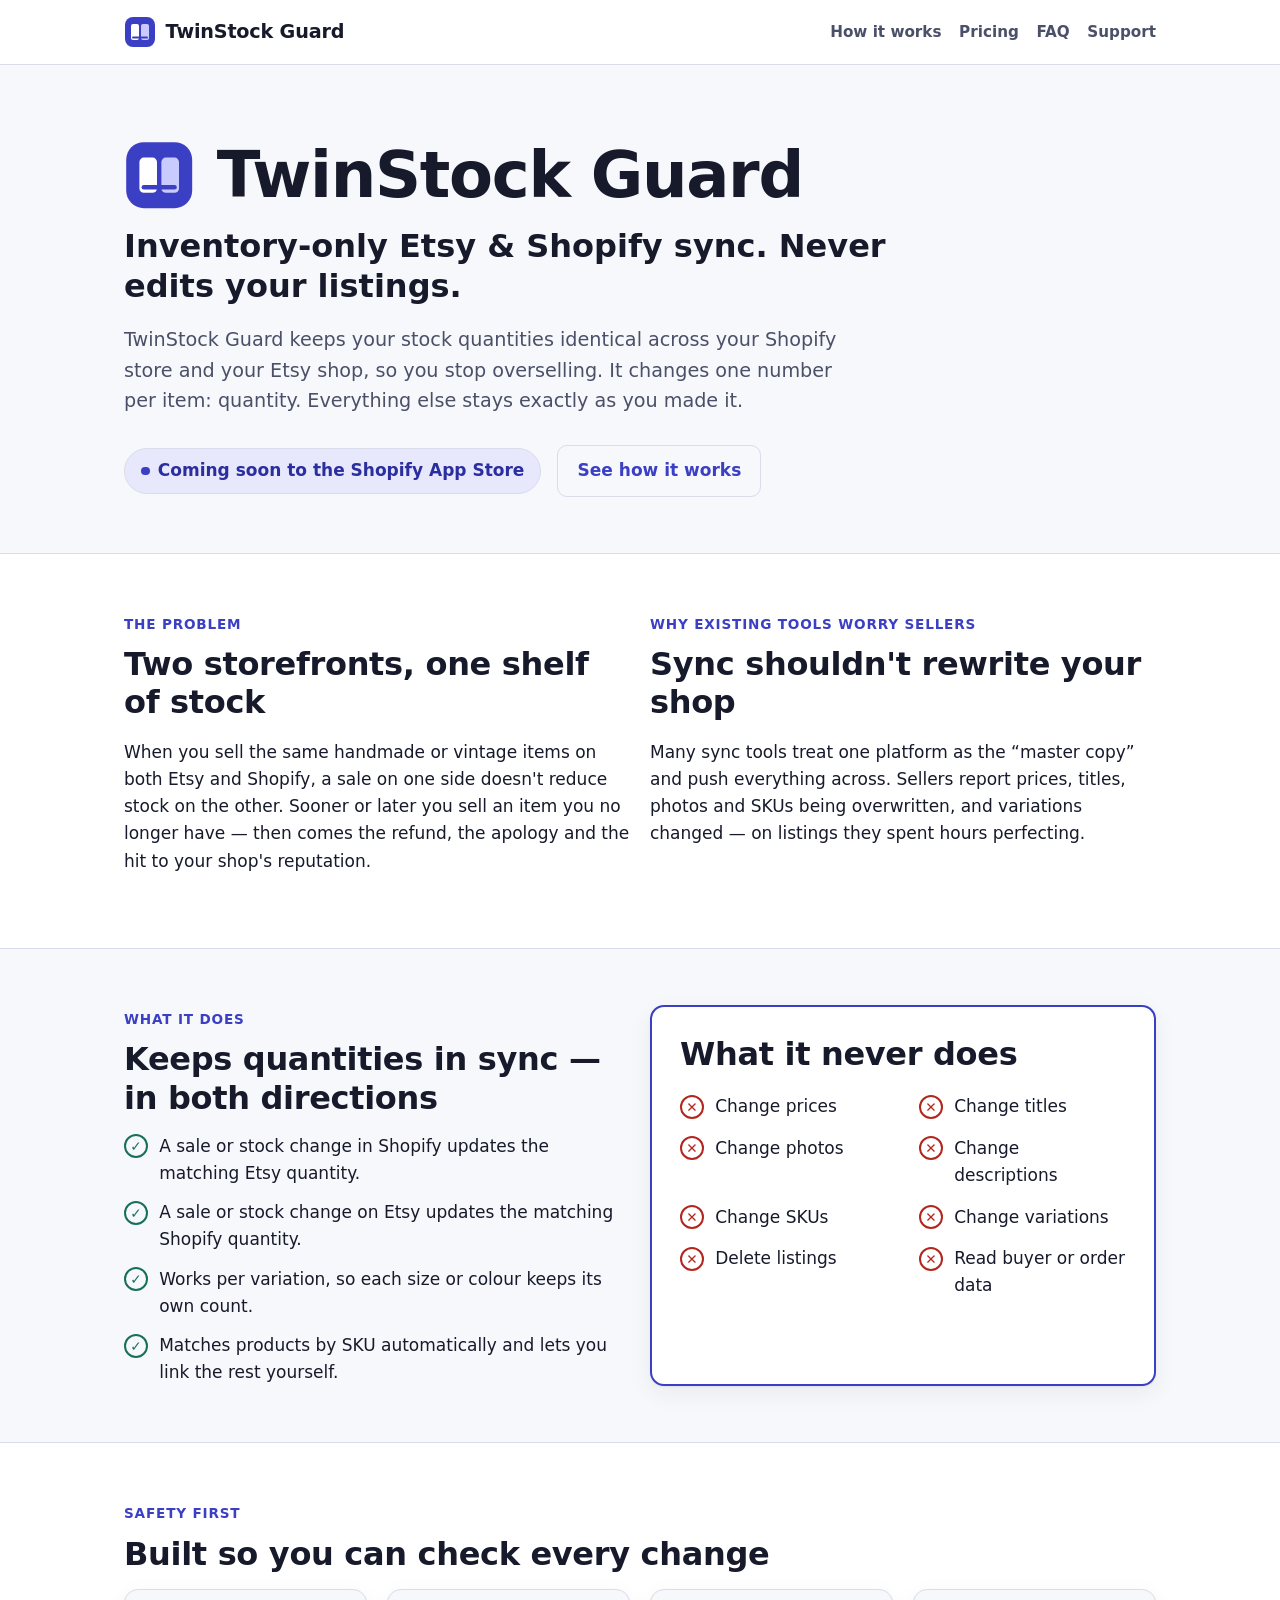
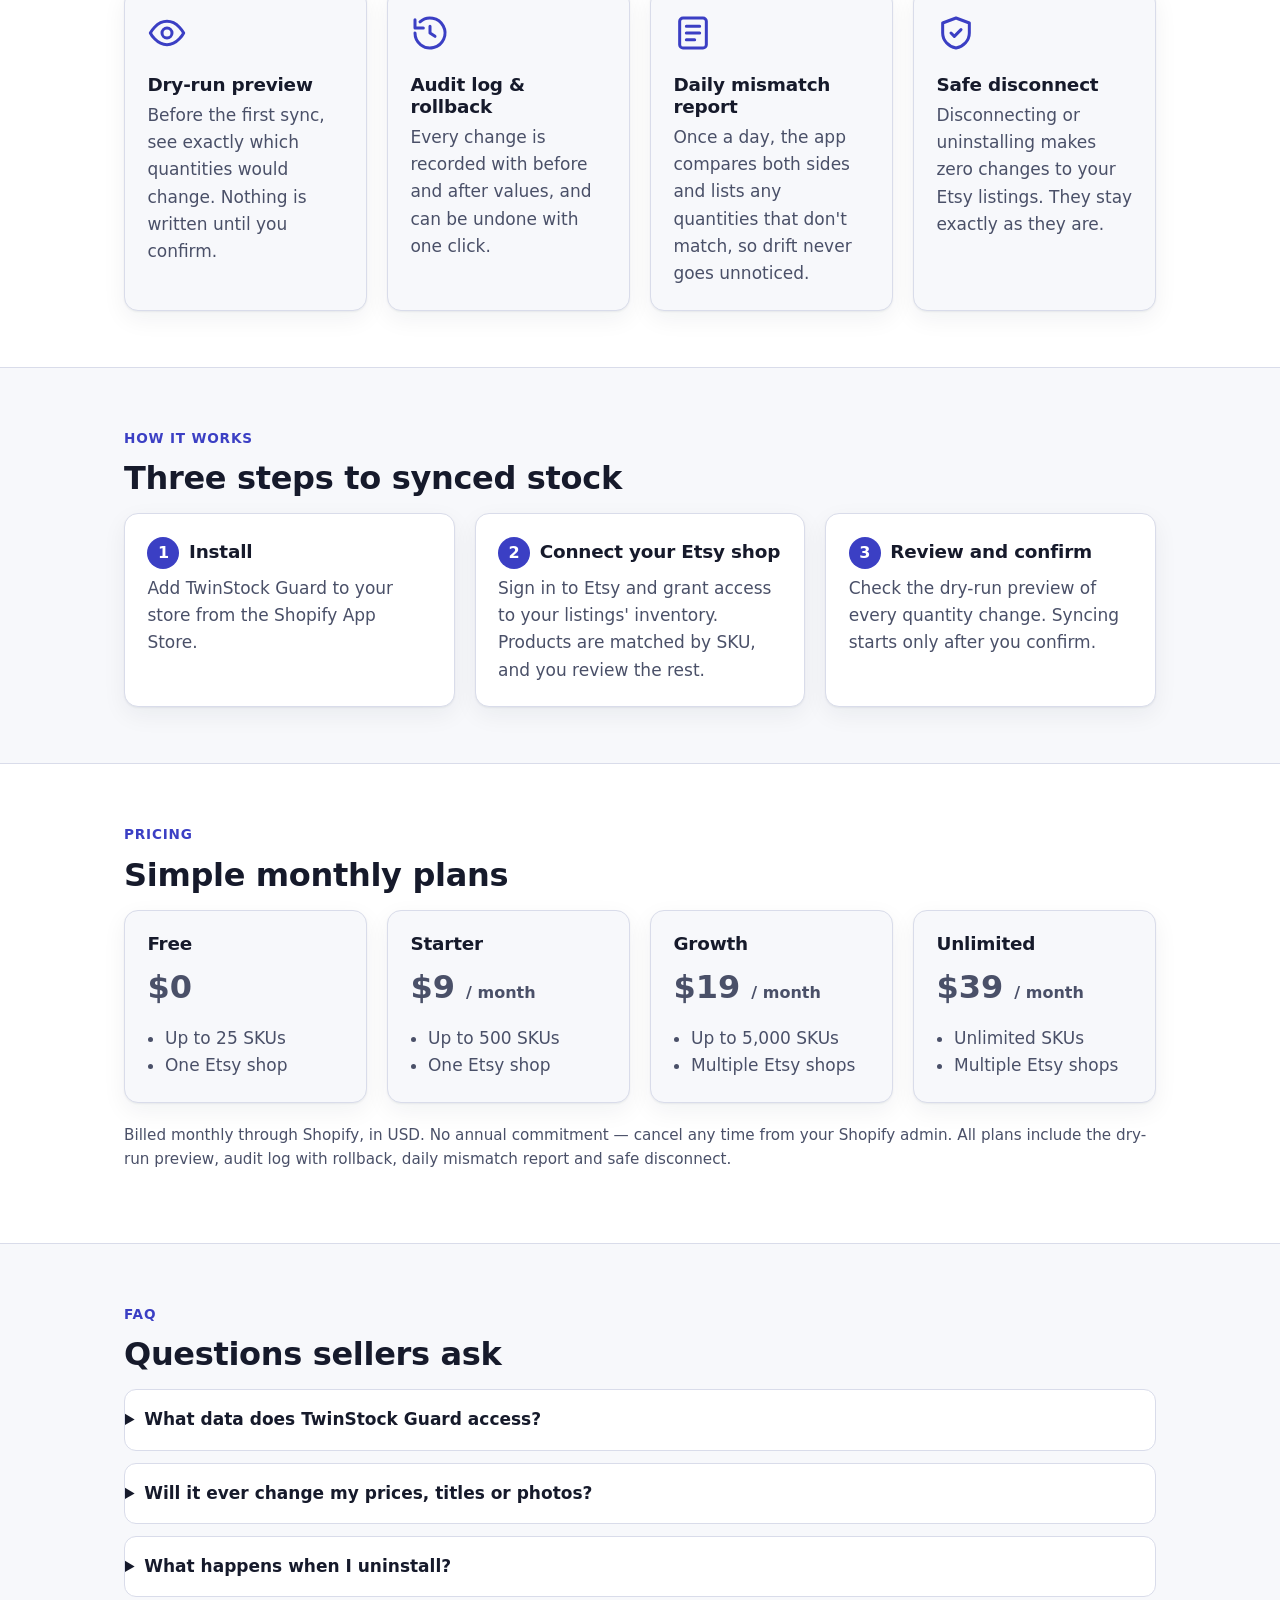
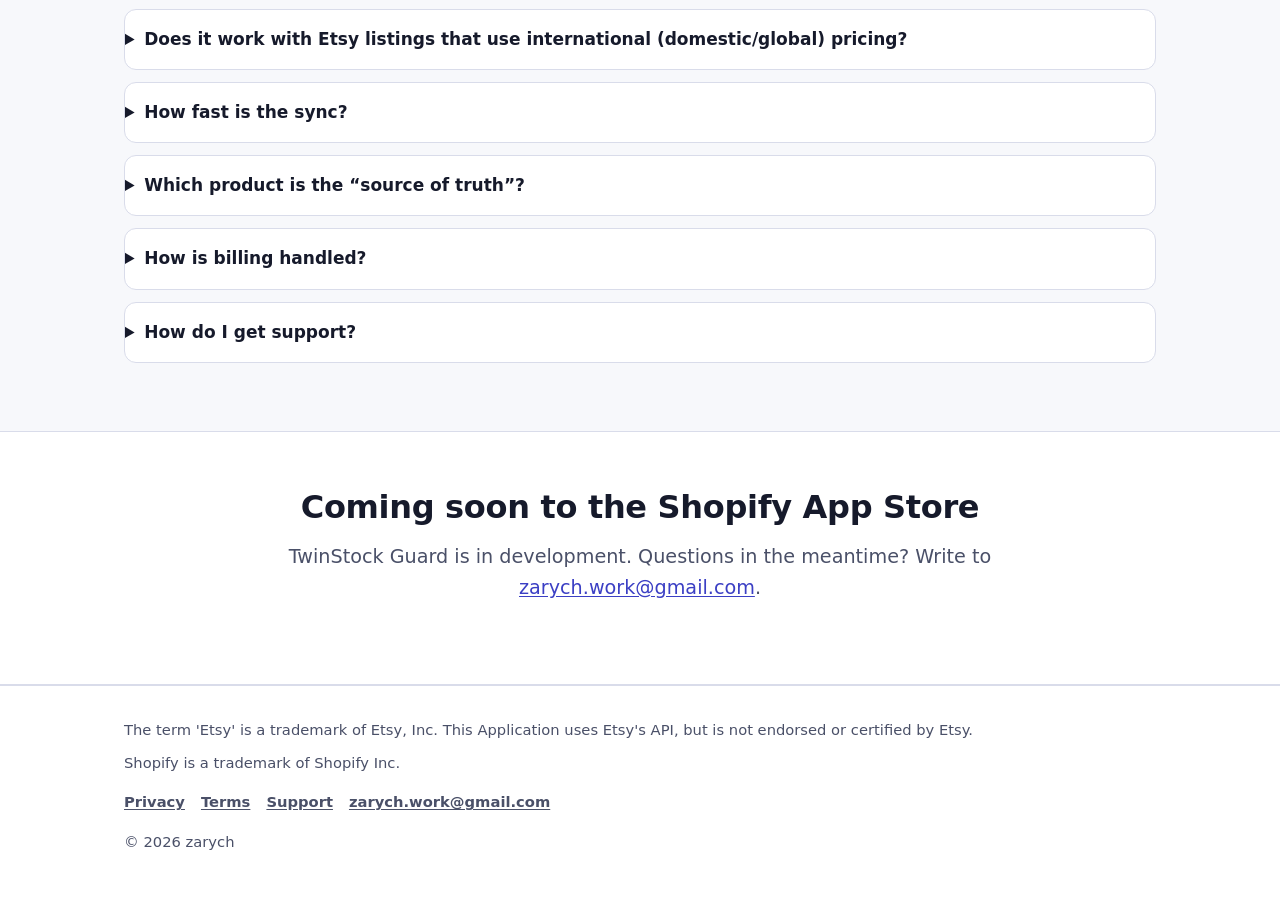
==== index.html @ 45de6aed "Add TwinStock Guard marketing and legal site Static HTML/CSS site for GitHub Pages: landing, privacy" ====
<!doctype html>
<html lang="en">
<head>
  <meta charset="utf-8">
  <meta name="viewport" content="width=device-width, initial-scale=1">
  <meta http-equiv="Content-Security-Policy" content="default-src 'none'; style-src 'self'; img-src 'self'; base-uri 'none'; form-action 'none'">
  <meta name="referrer" content="strict-origin-when-cross-origin">
  <title>TwinStock Guard — Inventory-only stock sync for Shopify and Etsy</title>
  <meta name="description" content="TwinStock Guard keeps stock quantities in sync between Shopify and Etsy in both directions — and never edits your prices, titles, photos, descriptions, SKUs or variations.">
  <link rel="canonical" href="https://zarych.github.io/twinstock-guard-site/">
  <meta name="theme-color" content="#3b3fc4">
  <link rel="icon" href="favicon.svg" type="image/svg+xml">
  <link rel="apple-touch-icon" href="assets/apple-touch-icon.png">
  <meta property="og:type" content="website">
  <meta property="og:site_name" content="TwinStock Guard">
  <meta property="og:title" content="TwinStock Guard — Inventory-only stock sync. Never edits your listings.">
  <meta property="og:description" content="Keeps stock quantities in sync between Shopify and Etsy in both directions. Never changes prices, titles, photos, descriptions, SKUs or variations.">
  <meta property="og:url" content="https://zarych.github.io/twinstock-guard-site/">
  <meta property="og:image" content="https://zarych.github.io/twinstock-guard-site/assets/og-image.png">
  <meta property="og:image:width" content="1200">
  <meta property="og:image:height" content="630">
  <meta property="og:image:alt" content="TwinStock Guard logo and the tagline: inventory-only stock sync that never edits your listings.">
  <meta name="twitter:card" content="summary_large_image">
  <link rel="stylesheet" href="assets/style.css">
</head>
<body>
  <a class="skip-link" href="#main">Skip to content</a>

  <header class="site-header">
    <div class="container">
      <a class="brand" href="./" aria-label="TwinStock Guard home">
        <svg viewBox="0 0 32 32" aria-hidden="true" focusable="false"><rect x="1" y="1" width="30" height="30" rx="8" fill="#3b3fc4"/><rect x="7" y="8" width="8" height="16" rx="2" fill="#ffffff"/><rect x="17" y="8" width="8" height="16" rx="2" fill="#c9cbff"/><path d="M9 21.5h14" stroke="#3b3fc4" stroke-width="2" stroke-linecap="round"/></svg>
        TwinStock Guard
      </a>
      <nav class="site-nav" aria-label="Main">
        <ul>
          <li><a href="#how-it-works">How it works</a></li>
          <li><a href="#pricing">Pricing</a></li>
          <li><a href="#faq">FAQ</a></li>
          <li><a href="support/">Support</a></li>
        </ul>
      </nav>
    </div>
  </header>

  <main id="main">
    <section class="hero">
      <div class="container">
        <h1 class="hero-brand">
          <svg viewBox="0 0 32 32" aria-hidden="true" focusable="false"><rect x="1" y="1" width="30" height="30" rx="8" fill="#3b3fc4"/><rect x="7" y="8" width="8" height="16" rx="2" fill="#ffffff"/><rect x="17" y="8" width="8" height="16" rx="2" fill="#c9cbff"/><path d="M9 21.5h14" stroke="#3b3fc4" stroke-width="2" stroke-linecap="round"/></svg>
          TwinStock Guard
        </h1>
        <p class="hero-tagline">Inventory-only Etsy &amp; Shopify sync. Never edits your listings.</p>
        <p class="lead">TwinStock Guard keeps your stock quantities identical across your Shopify store and your Etsy shop, so you stop overselling. It changes one number per item: quantity. Everything else stays exactly as you made it.</p>
        <div class="hero-actions">
          <span class="badge">Coming soon to the Shopify App Store</span>
          <a class="button button-ghost" href="#how-it-works">See how it works</a>
        </div>
      </div>
    </section>

    <section class="section-alt" aria-labelledby="problem-title">
      <div class="container">
        <div class="grid grid-2">
          <div>
            <span class="eyebrow">The problem</span>
            <h2 id="problem-title">Two storefronts, one shelf of stock</h2>
            <p>When you sell the same handmade or vintage items on both Etsy and Shopify, a sale on one side doesn't reduce stock on the other. Sooner or later you sell an item you no longer have — then comes the refund, the apology and the hit to your shop's reputation.</p>
          </div>
          <div>
            <span class="eyebrow">Why existing tools worry sellers</span>
            <h2>Sync shouldn't rewrite your shop</h2>
            <p>Many sync tools treat one platform as the “master copy” and push everything across. Sellers report prices, titles, photos and SKUs being overwritten, and variations changed — on listings they spent hours perfecting.</p>
          </div>
        </div>
      </div>
    </section>

    <section aria-labelledby="does-title">
      <div class="container">
        <div class="grid grid-2">
          <div>
            <span class="eyebrow">What it does</span>
            <h2 id="does-title">Keeps quantities in sync — in both directions</h2>
            <ul class="check-list">
              <li>A sale or stock change in Shopify updates the matching Etsy quantity.</li>
              <li>A sale or stock change on Etsy updates the matching Shopify quantity.</li>
              <li>Works per variation, so each size or colour keeps its own count.</li>
              <li>Matches products by SKU automatically and lets you link the rest yourself.</li>
            </ul>
          </div>
          <div class="never-panel">
            <h2>What it never does</h2>
            <ul class="never-list">
              <li>Change prices</li>
              <li>Change titles</li>
              <li>Change photos</li>
              <li>Change descriptions</li>
              <li>Change SKUs</li>
              <li>Change variations</li>
              <li>Delete listings</li>
              <li>Read buyer or order data</li>
            </ul>
          </div>
        </div>
      </div>
    </section>

    <section class="section-alt" aria-labelledby="safety-title">
      <div class="container">
        <span class="eyebrow">Safety first</span>
        <h2 id="safety-title">Built so you can check every change</h2>
        <div class="grid grid-4">
          <div class="card">
            <svg class="icon" viewBox="0 0 24 24" fill="none" stroke="currentColor" stroke-width="1.8" stroke-linecap="round" stroke-linejoin="round" aria-hidden="true" focusable="false"><path d="M2 12s3.5-7 10-7 10 7 10 7-3.5 7-10 7S2 12 2 12z"/><circle cx="12" cy="12" r="3"/></svg>
            <h3>Dry-run preview</h3>
            <p>Before the first sync, see exactly which quantities would change. Nothing is written until you confirm.</p>
          </div>
          <div class="card">
            <svg class="icon" viewBox="0 0 24 24" fill="none" stroke="currentColor" stroke-width="1.8" stroke-linecap="round" stroke-linejoin="round" aria-hidden="true" focusable="false"><path d="M3 12a9 9 0 1 0 3-6.7"/><path d="M3 4v5h5"/><path d="M12 8v4l3 2"/></svg>
            <h3>Audit log &amp; rollback</h3>
            <p>Every change is recorded with before and after values, and can be undone with one click.</p>
          </div>
          <div class="card">
            <svg class="icon" viewBox="0 0 24 24" fill="none" stroke="currentColor" stroke-width="1.8" stroke-linecap="round" stroke-linejoin="round" aria-hidden="true" focusable="false"><rect x="4" y="3" width="16" height="18" rx="2"/><path d="M8 8h8M8 12h8M8 16h5"/></svg>
            <h3>Daily mismatch report</h3>
            <p>Once a day, the app compares both sides and lists any quantities that don't match, so drift never goes unnoticed.</p>
          </div>
          <div class="card">
            <svg class="icon" viewBox="0 0 24 24" fill="none" stroke="currentColor" stroke-width="1.8" stroke-linecap="round" stroke-linejoin="round" aria-hidden="true" focusable="false"><path d="M12 3l8 3v6c0 4.5-3.4 8-8 9-4.6-1-8-4.5-8-9V6l8-3z"/><path d="M9 12l2 2 4-4"/></svg>
            <h3>Safe disconnect</h3>
            <p>Disconnecting or uninstalling makes zero changes to your Etsy listings. They stay exactly as they are.</p>
          </div>
        </div>
      </div>
    </section>

    <section id="how-it-works" aria-labelledby="how-title">
      <div class="container">
        <span class="eyebrow">How it works</span>
        <h2 id="how-title">Three steps to synced stock</h2>
        <ol class="steps grid grid-3">
          <li class="card">
            <h3>Install</h3>
            <p>Add TwinStock Guard to your store from the Shopify App Store.</p>
          </li>
          <li class="card">
            <h3>Connect your Etsy shop</h3>
            <p>Sign in to Etsy and grant access to your listings' inventory. Products are matched by SKU, and you review the rest.</p>
          </li>
          <li class="card">
            <h3>Review and confirm</h3>
            <p>Check the dry-run preview of every quantity change. Syncing starts only after you confirm.</p>
          </li>
        </ol>
      </div>
    </section>

    <section id="pricing" class="section-alt" aria-labelledby="pricing-title">
      <div class="container">
        <span class="eyebrow">Pricing</span>
        <h2 id="pricing-title">Simple monthly plans</h2>
        <div class="grid grid-4">
          <div class="plan">
            <div class="card">
              <h3>Free</h3>
              <p class="price">$0</p>
              <ul>
                <li>Up to 25 SKUs</li>
                <li>One Etsy shop</li>
              </ul>
            </div>
          </div>
          <div class="plan">
            <div class="card">
              <h3>Starter</h3>
              <p class="price">$9 <small>/ month</small></p>
              <ul>
                <li>Up to 500 SKUs</li>
                <li>One Etsy shop</li>
              </ul>
            </div>
          </div>
          <div class="plan">
            <div class="card">
              <h3>Growth</h3>
              <p class="price">$19 <small>/ month</small></p>
              <ul>
                <li>Up to 5,000 SKUs</li>
                <li>Multiple Etsy shops</li>
              </ul>
            </div>
          </div>
          <div class="plan">
            <div class="card">
              <h3>Unlimited</h3>
              <p class="price">$39 <small>/ month</small></p>
              <ul>
                <li>Unlimited SKUs</li>
                <li>Multiple Etsy shops</li>
              </ul>
            </div>
          </div>
        </div>
        <p class="note">Billed monthly through Shopify, in USD. No annual commitment — cancel any time from your Shopify admin. All plans include the dry-run preview, audit log with rollback, daily mismatch report and safe disconnect.</p>
      </div>
    </section>

    <section id="faq" aria-labelledby="faq-title">
      <div class="container">
        <span class="eyebrow">FAQ</span>
        <h2 id="faq-title">Questions sellers ask</h2>
        <div class="faq">
          <details>
            <summary>What data does TwinStock Guard access?</summary>
            <div>
              <p>From Shopify: your products, variants and inventory levels. From Etsy (through Etsy's official sign-in): your listings and their inventory. That's all the app needs to match items and keep quantities equal.</p>
              <p>It does not request access to orders, receipts, transactions or customers, and it never reads buyer names, addresses or emails. See the <a href="privacy/">Privacy Policy</a> for details.</p>
            </div>
          </details>
          <details>
            <summary>Will it ever change my prices, titles or photos?</summary>
            <div>
              <p>No. The only value TwinStock Guard writes is the stock quantity. Prices, titles, photos, descriptions, SKUs and variations are left untouched, and every quantity change is logged so you can verify it and undo it.</p>
            </div>
          </details>
          <details>
            <summary>What happens when I uninstall?</summary>
            <div>
              <p>Syncing stops immediately, and the app makes no changes to your Etsy listings — nothing is deleted or deactivated. Your stored data, including Etsy access tokens, is deleted as described in the <a href="privacy/">Privacy Policy</a>. Paid plans are cancelled through Shopify.</p>
            </div>
          </details>
          <details>
            <summary>Does it work with Etsy listings that use international (domestic/global) pricing?</summary>
            <div>
              <p>Safety comes first. If the app can't update a listing's quantity while guaranteeing that every other field — including its prices — stays exactly the same, it marks that listing as “unsupported”, shows it to you, and doesn't write to it. You'll always see which listings are and aren't being synced.</p>
            </div>
          </details>
          <details>
            <summary>How fast is the sync?</summary>
            <div>
              <p>Shopify changes are sent to Etsy shortly after Shopify reports them, usually within a minute or two. Etsy stock is checked every few minutes and changes are applied to Shopify on the next check. The daily mismatch report catches anything that slipped through.</p>
            </div>
          </details>
          <details>
            <summary>Which product is the “source of truth”?</summary>
            <div>
              <p>Neither side overwrites the other. The app applies stock changes from each side to the other, so a sale anywhere reduces your stock everywhere. On first setup, the dry-run preview shows you any existing differences before anything is changed.</p>
            </div>
          </details>
          <details>
            <summary>How is billing handled?</summary>
            <div>
              <p>All plans are billed monthly through your Shopify invoice. You can change or cancel your plan in your Shopify admin at any time. See the <a href="terms/">Terms of Service</a>.</p>
            </div>
          </details>
          <details>
            <summary>How do I get support?</summary>
            <div>
              <p>Email <a class="email" href="mailto:zarych.work@gmail.com">zarych.work@gmail.com</a>. We reply within 1 business day. The <a href="support/">Support page</a> also has troubleshooting tips.</p>
            </div>
          </details>
        </div>
      </div>
    </section>

    <section class="section-alt cta" aria-labelledby="cta-title">
      <div class="container">
        <h2 id="cta-title">Coming soon to the Shopify App Store</h2>
        <p class="lead">TwinStock Guard is in development. Questions in the meantime? Write to <a class="email" href="mailto:zarych.work@gmail.com">zarych.work@gmail.com</a>.</p>
      </div>
    </section>
  </main>

  <footer class="site-footer">
    <div class="container">
      <p>The term 'Etsy' is a trademark of Etsy, Inc. This Application uses Etsy's API, but is not endorsed or certified by Etsy.</p>
      <p>Shopify is a trademark of Shopify Inc.</p>
      <ul class="footer-links">
        <li><a href="privacy/">Privacy</a></li>
        <li><a href="terms/">Terms</a></li>
        <li><a href="support/">Support</a></li>
        <li><a class="email" href="mailto:zarych.work@gmail.com">zarych.work@gmail.com</a></li>
      </ul>
      <p>© 2026 zarych</p>
    </div>
  </footer>
</body>
</html>
---- assets/style.css ----
/* TwinStock Guard — site styles. No external fonts or assets. */

:root {
  --bg: #f7f8fb;
  --surface: #ffffff;
  --surface-2: #eef0f7;
  --text: #161a2b;
  --muted: #4a5068;
  --border: #d9dcea;
  --brand: #3b3fc4;
  --brand-strong: #2b2e9e;
  --brand-soft: #e7e8fb;
  --on-brand: #ffffff;
  --ok: #17705a;
  --no: #b3261e;
  --focus: #6e72ff;
  --shadow: 0 1px 2px rgb(22 26 43 / 6%), 0 8px 24px rgb(22 26 43 / 6%);
  --radius: 14px;
  --max: 1080px;
  color-scheme: light;
}

@media (prefers-color-scheme: dark) {
  :root {
    --bg: #0e1020;
    --surface: #161a2e;
    --surface-2: #1d2238;
    --text: #eceefa;
    --muted: #b0b5cf;
    --border: #2c3250;
    --brand: #9a9dff;
    --brand-strong: #b9bbff;
    --brand-soft: #23264a;
    --on-brand: #0e1020;
    --ok: #5fd0ae;
    --no: #ff8a80;
    --focus: #b9bbff;
    --shadow: 0 1px 2px rgb(0 0 0 / 30%), 0 8px 24px rgb(0 0 0 / 25%);
    color-scheme: dark;
  }
}

*,
*::before,
*::after {
  box-sizing: border-box;
}

html {
  -webkit-text-size-adjust: 100%;
  text-size-adjust: 100%;
}

body {
  margin: 0;
  background: var(--bg);
  color: var(--text);
  font-family: system-ui, -apple-system, "Segoe UI", Roboto, "Helvetica Neue", Arial, sans-serif;
  font-size: 1.0625rem;
  line-height: 1.6;
}

img,
svg {
  max-width: 100%;
}

a {
  color: var(--brand);
  text-underline-offset: 2px;
}

a:hover {
  color: var(--brand-strong);
}

:focus-visible {
  outline: 3px solid var(--focus);
  outline-offset: 2px;
  border-radius: 4px;
}

h1,
h2,
h3 {
  line-height: 1.2;
  letter-spacing: -0.01em;
}

h1 {
  font-size: clamp(2rem, 5vw, 3.1rem);
  margin: 0 0 1rem;
}

h2 {
  font-size: clamp(1.5rem, 3.2vw, 2rem);
  margin: 0 0 1rem;
}

h3 {
  font-size: 1.15rem;
  margin: 0 0 0.4rem;
}

.container {
  width: 100%;
  max-width: var(--max);
  margin: 0 auto;
  padding: 0 16px;
}

@media (min-width: 640px) {
  .container {
    padding: 0 24px;
  }
}

.skip-link {
  position: absolute;
  left: -9999px;
  top: 0;
  background: var(--surface);
  padding: 0.5rem 1rem;
  z-index: 10;
}

.skip-link:focus {
  left: 16px;
}

/* Header */
.site-header {
  border-bottom: 1px solid var(--border);
  background: var(--surface);
}

.site-header .container {
  display: flex;
  align-items: center;
  justify-content: space-between;
  gap: 1rem;
  min-height: 64px;
  flex-wrap: wrap;
}

.brand {
  display: inline-flex;
  align-items: center;
  gap: 0.6rem;
  font-weight: 800;
  font-size: 1.2rem;
  color: var(--text);
  text-decoration: none;
  letter-spacing: -0.01em;
}

.brand:hover {
  color: var(--text);
}

.brand svg {
  width: 32px;
  height: 32px;
  flex: none;
}

.site-nav ul {
  display: flex;
  gap: 0.25rem 1.1rem;
  list-style: none;
  margin: 0;
  padding: 0;
  flex-wrap: wrap;
}

.site-nav a {
  color: var(--muted);
  text-decoration: none;
  font-weight: 600;
  font-size: 0.95rem;
}

.site-nav a:hover,
.site-nav a[aria-current="page"] {
  color: var(--brand);
}

/* Sections */
section {
  padding: 3.5rem 0;
}

.section-alt {
  background: var(--surface);
  border-top: 1px solid var(--border);
  border-bottom: 1px solid var(--border);
}

.lead {
  font-size: 1.2rem;
  color: var(--muted);
  max-width: 46rem;
}

.eyebrow {
  display: inline-block;
  font-weight: 700;
  font-size: 0.85rem;
  letter-spacing: 0.06em;
  text-transform: uppercase;
  color: var(--brand);
  margin-bottom: 0.6rem;
}

.hero {
  padding: 4.5rem 0 3.5rem;
}

.hero-brand {
  display: flex;
  align-items: center;
  gap: 0.35em;
  font-size: clamp(2.4rem, 7vw, 4rem);
  font-weight: 800;
  letter-spacing: -0.02em;
  margin: 0 0 0.75rem;
}

.hero-brand svg {
  width: 1.1em;
  height: 1.1em;
  flex: none;
}

.hero-tagline {
  font-size: clamp(1.35rem, 3.2vw, 2rem);
  font-weight: 700;
  line-height: 1.25;
  max-width: 24em;
  margin: 0 0 1rem;
}

.badge {
  display: inline-flex;
  align-items: center;
  gap: 0.5rem;
  padding: 0.55rem 1rem;
  border-radius: 999px;
  background: var(--brand-soft);
  color: var(--brand-strong);
  font-weight: 700;
  border: 1px solid var(--border);
}

.badge::before {
  content: "";
  width: 0.55rem;
  height: 0.55rem;
  border-radius: 50%;
  background: var(--brand);
}

.hero-actions {
  display: flex;
  gap: 1rem;
  align-items: center;
  flex-wrap: wrap;
  margin-top: 1.75rem;
}

.button {
  display: inline-block;
  padding: 0.7rem 1.2rem;
  border-radius: 10px;
  background: var(--brand);
  color: var(--on-brand);
  font-weight: 700;
  text-decoration: none;
}

.button:hover {
  background: var(--brand-strong);
  color: var(--on-brand);
}

.button-ghost {
  background: transparent;
  color: var(--brand);
  border: 1px solid var(--border);
}

.button-ghost:hover {
  background: var(--brand-soft);
  color: var(--brand-strong);
}

.grid {
  display: grid;
  gap: 1.25rem;
}

@media (min-width: 720px) {
  .grid-2 {
    grid-template-columns: repeat(2, 1fr);
  }

  .grid-3 {
    grid-template-columns: repeat(3, 1fr);
  }

  .grid-4 {
    grid-template-columns: repeat(2, 1fr);
  }
}

@media (min-width: 980px) {
  .grid-4 {
    grid-template-columns: repeat(4, 1fr);
  }
}

.card {
  background: var(--surface);
  border: 1px solid var(--border);
  border-radius: var(--radius);
  padding: 1.4rem;
  box-shadow: var(--shadow);
}

.section-alt .card {
  background: var(--bg);
}

.card p {
  margin: 0;
  color: var(--muted);
}

.card .icon {
  width: 40px;
  height: 40px;
  margin-bottom: 0.8rem;
  color: var(--brand);
}

/* Do / never lists */
.check-list,
.never-list {
  list-style: none;
  padding: 0;
  margin: 0;
  display: grid;
  gap: 0.75rem;
}

.check-list li,
.never-list li {
  display: flex;
  gap: 0.7rem;
  align-items: flex-start;
}

.check-list li::before,
.never-list li::before {
  flex: none;
  width: 1.5rem;
  height: 1.5rem;
  border-radius: 50%;
  display: inline-grid;
  place-items: center;
  font-weight: 800;
  font-size: 0.85rem;
  margin-top: 0.1rem;
}

.check-list li::before {
  content: "✓";
  color: var(--ok);
  border: 2px solid var(--ok);
}

.never-list li::before {
  content: "✕";
  color: var(--no);
  border: 2px solid var(--no);
}

.never-panel {
  border: 2px solid var(--brand);
  border-radius: var(--radius);
  padding: 1.75rem;
  background: var(--surface);
  box-shadow: var(--shadow);
}

.never-panel h2 {
  margin-bottom: 1.25rem;
}

@media (min-width: 720px) {
  .never-panel .never-list {
    grid-template-columns: repeat(2, 1fr);
    gap: 0.9rem 2rem;
  }
}

/* Steps */
.steps {
  counter-reset: step;
  list-style: none;
  padding: 0;
  margin: 0;
}

.steps li {
  counter-increment: step;
}

.steps .card h3::before {
  content: counter(step);
  display: inline-grid;
  place-items: center;
  width: 2rem;
  height: 2rem;
  margin-right: 0.6rem;
  border-radius: 50%;
  background: var(--brand);
  color: var(--on-brand);
  font-size: 1rem;
}

/* Pricing */
.price {
  font-size: 2rem;
  font-weight: 800;
  margin: 0.25rem 0 0.25rem;
  color: var(--text);
}

.price small {
  font-size: 1rem;
  font-weight: 600;
  color: var(--muted);
}

.plan .card {
  height: 100%;
}

.plan ul {
  margin: 0.75rem 0 0;
  padding-left: 1.1rem;
  color: var(--muted);
}

.note {
  color: var(--muted);
  font-size: 0.95rem;
  margin-top: 1.25rem;
}

/* FAQ */
.faq details {
  background: var(--surface);
  border: 1px solid var(--border);
  border-radius: 12px;
  padding: 0 1.2rem;
  margin-bottom: 0.75rem;
}

.section-alt .faq details {
  background: var(--bg);
}

.faq summary {
  cursor: pointer;
  font-weight: 700;
  padding: 1rem 0;
  list-style-position: outside;
}

.faq details[open] summary {
  border-bottom: 1px solid var(--border);
}

.faq details > div {
  padding: 0.75rem 0 1rem;
  color: var(--muted);
}

.faq details > div p {
  margin: 0 0 0.5rem;
}

/* CTA */
.cta {
  text-align: center;
}

.cta .lead {
  margin: 0 auto 1.5rem;
}

/* Legal / prose pages */
.prose {
  max-width: 46rem;
  padding: 3rem 0 4rem;
}

.prose h1 {
  font-size: clamp(1.8rem, 4.5vw, 2.5rem);
}

.prose h2 {
  font-size: 1.4rem;
  margin-top: 2.25rem;
}

.prose h3 {
  margin-top: 1.5rem;
}

.prose ul,
.prose ol {
  padding-left: 1.3rem;
}

.prose li {
  margin-bottom: 0.35rem;
}

.meta {
  color: var(--muted);
  font-size: 0.95rem;
}

.callout {
  border-left: 4px solid var(--brand);
  background: var(--surface);
  border-radius: 0 10px 10px 0;
  padding: 1rem 1.2rem;
  margin: 1.5rem 0;
}

.disclaimer {
  font-weight: 700;
  border: 2px solid var(--border);
  background: var(--surface);
  border-radius: 10px;
  padding: 1.1rem 1.2rem;
  margin: 1.5rem 0;
  overflow-wrap: anywhere;
}

.email {
  overflow-wrap: anywhere;
}

/* Footer */
.site-footer {
  border-top: 1px solid var(--border);
  background: var(--surface);
  padding: 2rem 0 2.5rem;
  color: var(--muted);
  font-size: 0.92rem;
}

.site-footer p {
  margin: 0 0 0.6rem;
}

.footer-links {
  display: flex;
  flex-wrap: wrap;
  gap: 0.4rem 1rem;
  list-style: none;
  padding: 0;
  margin: 1rem 0;
}

.footer-links a {
  color: var(--muted);
  font-weight: 600;
}

.footer-links a:hover {
  color: var(--brand);
}
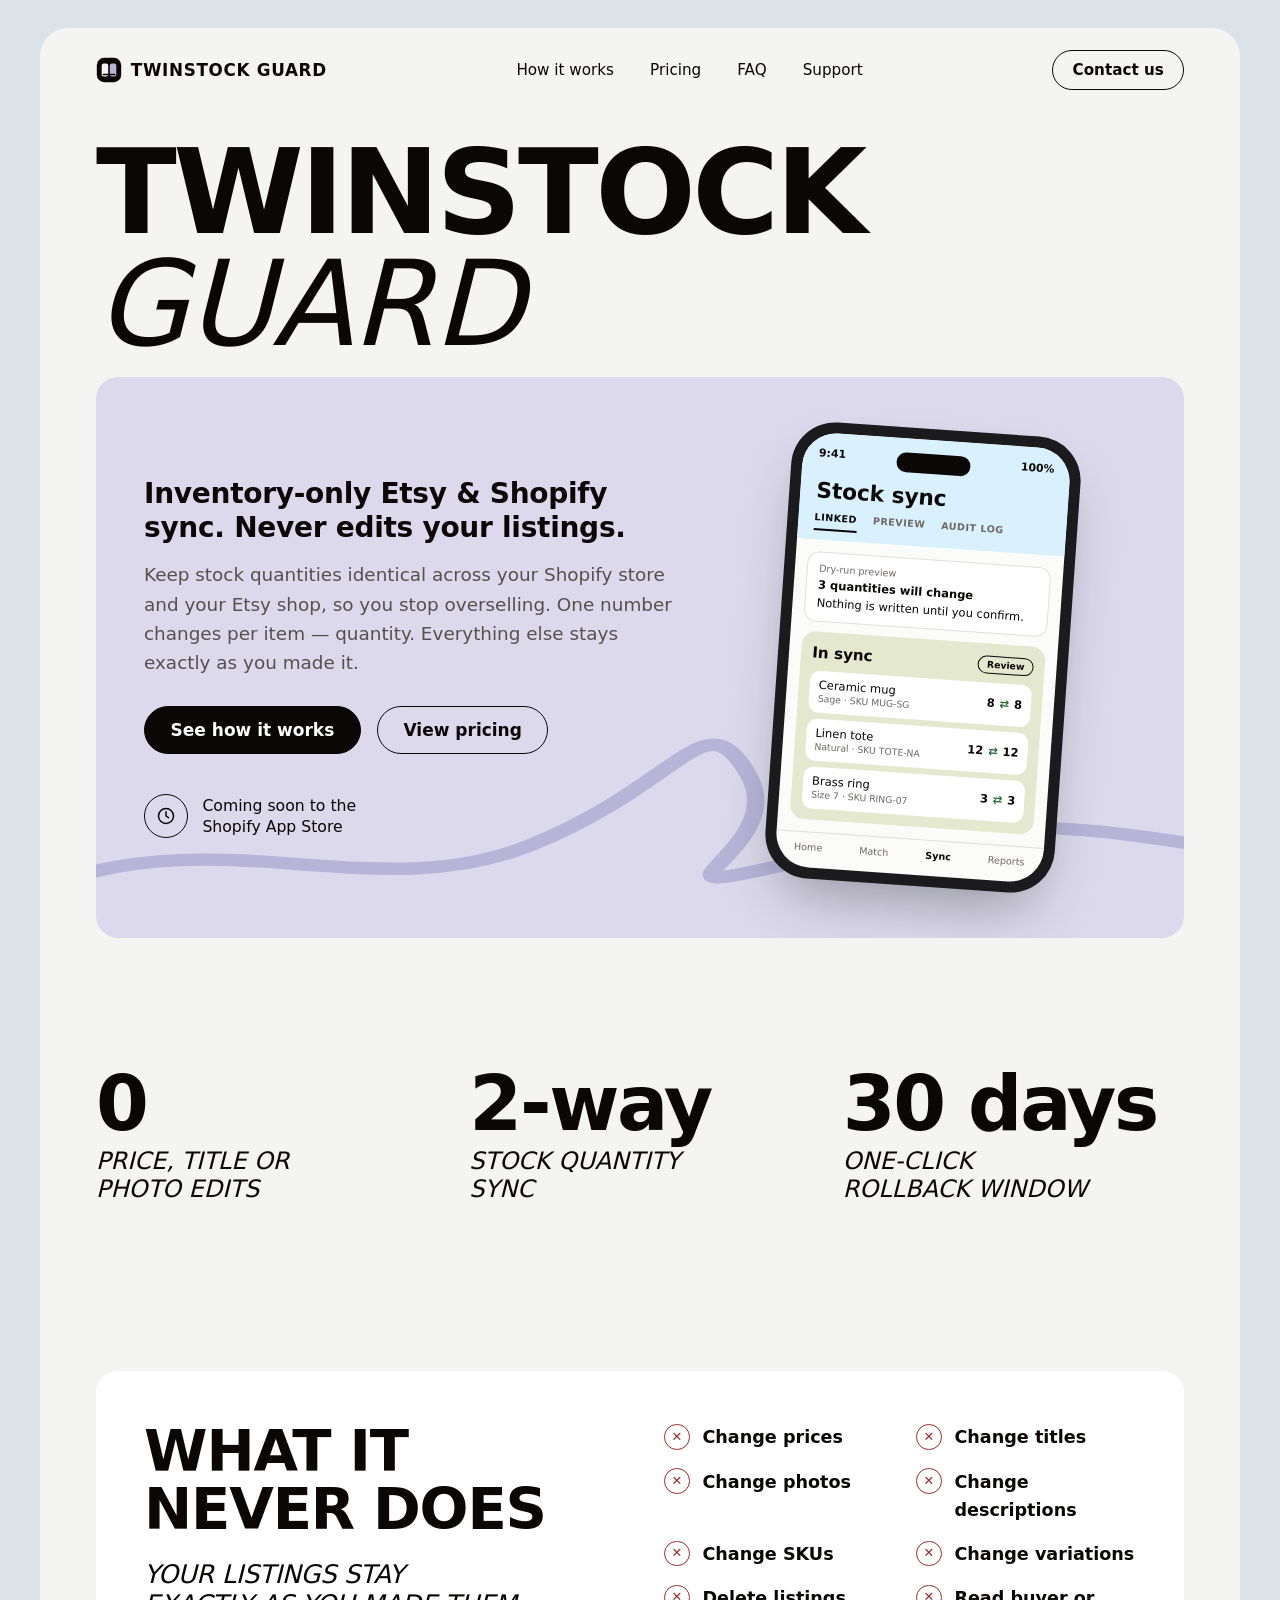
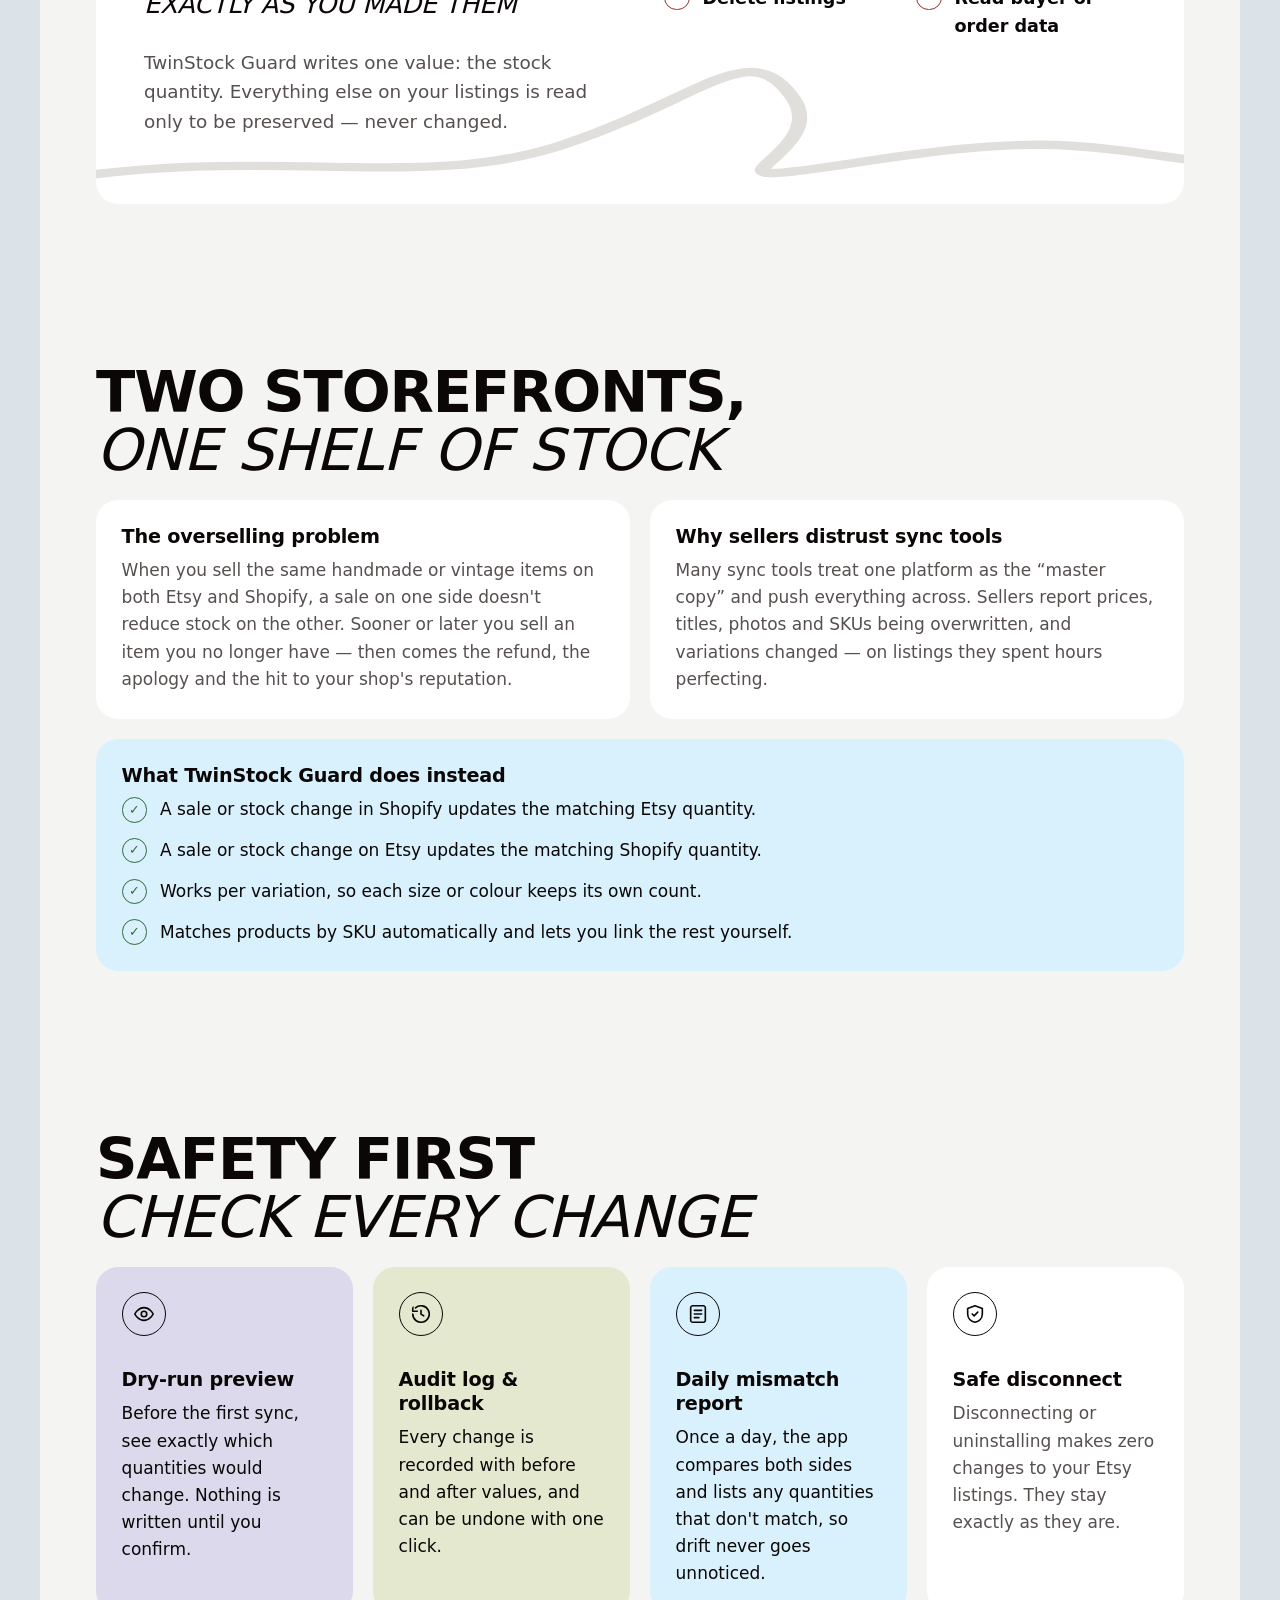
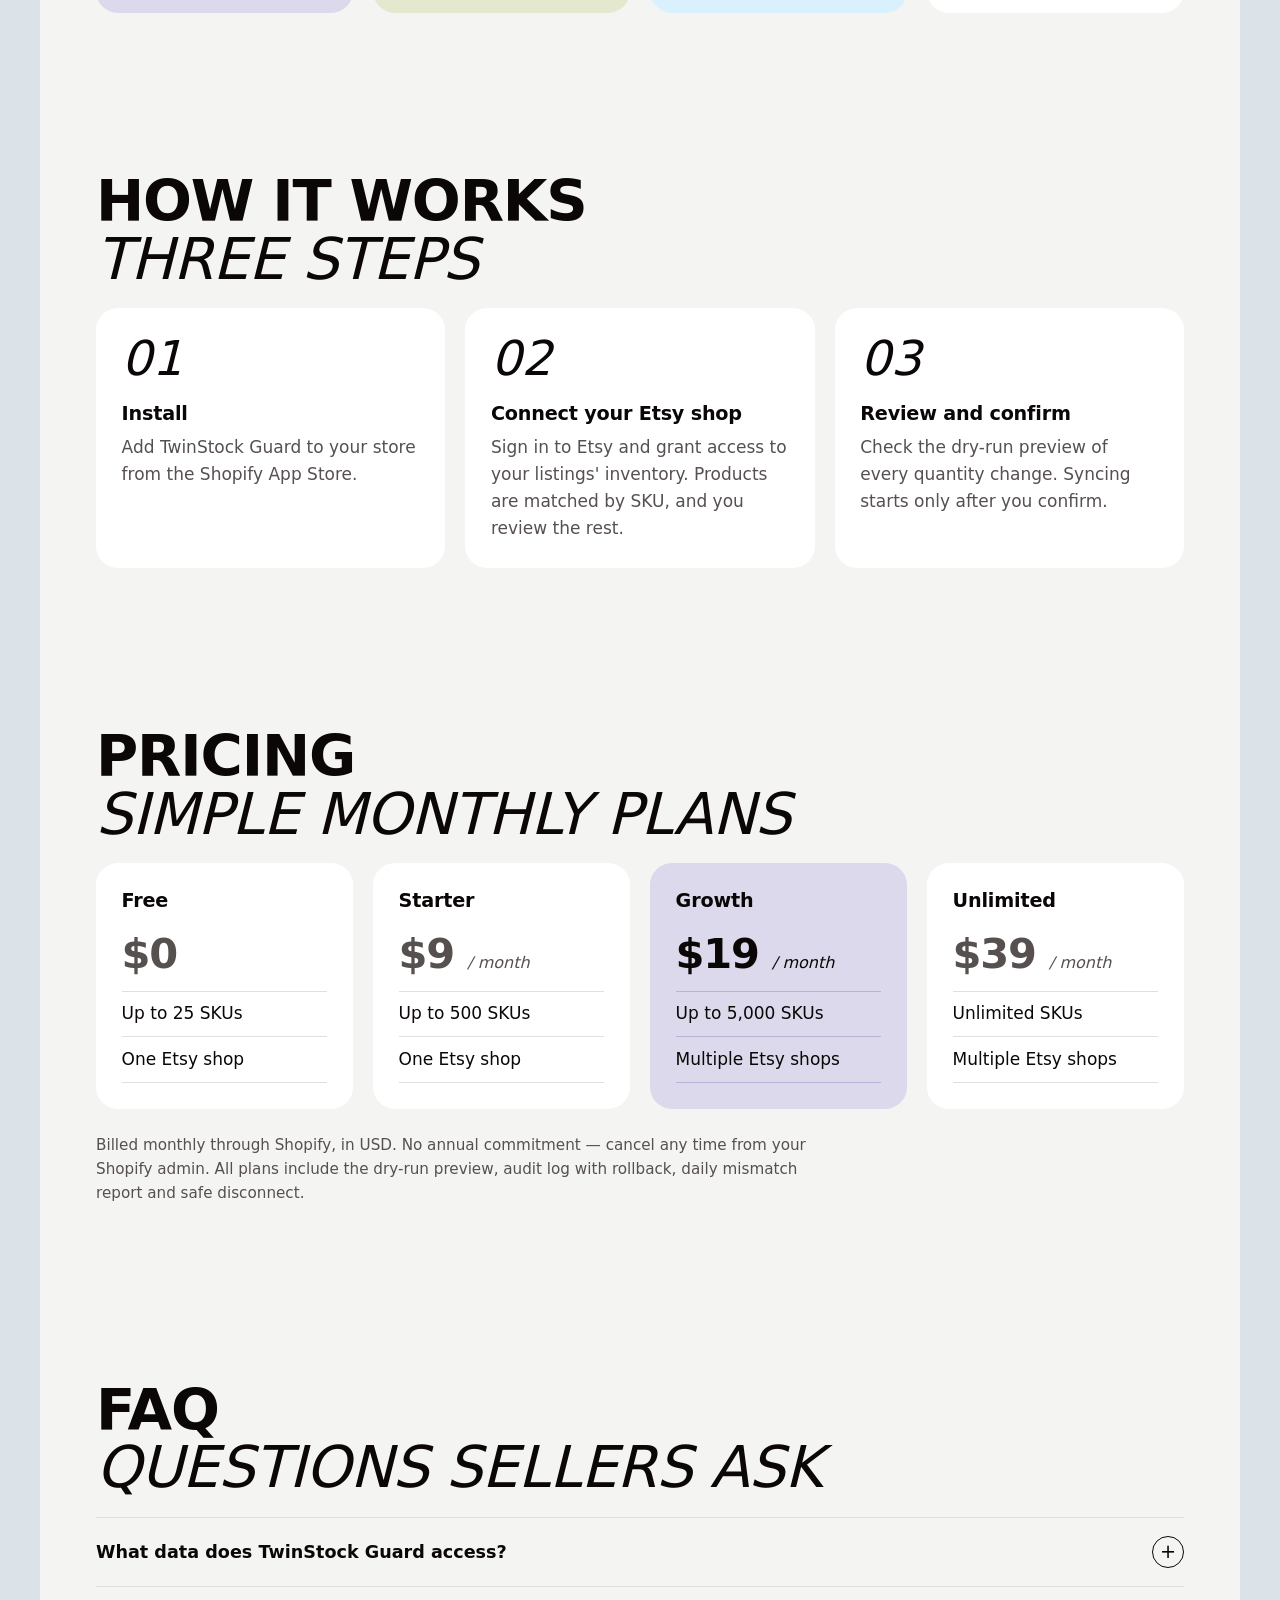
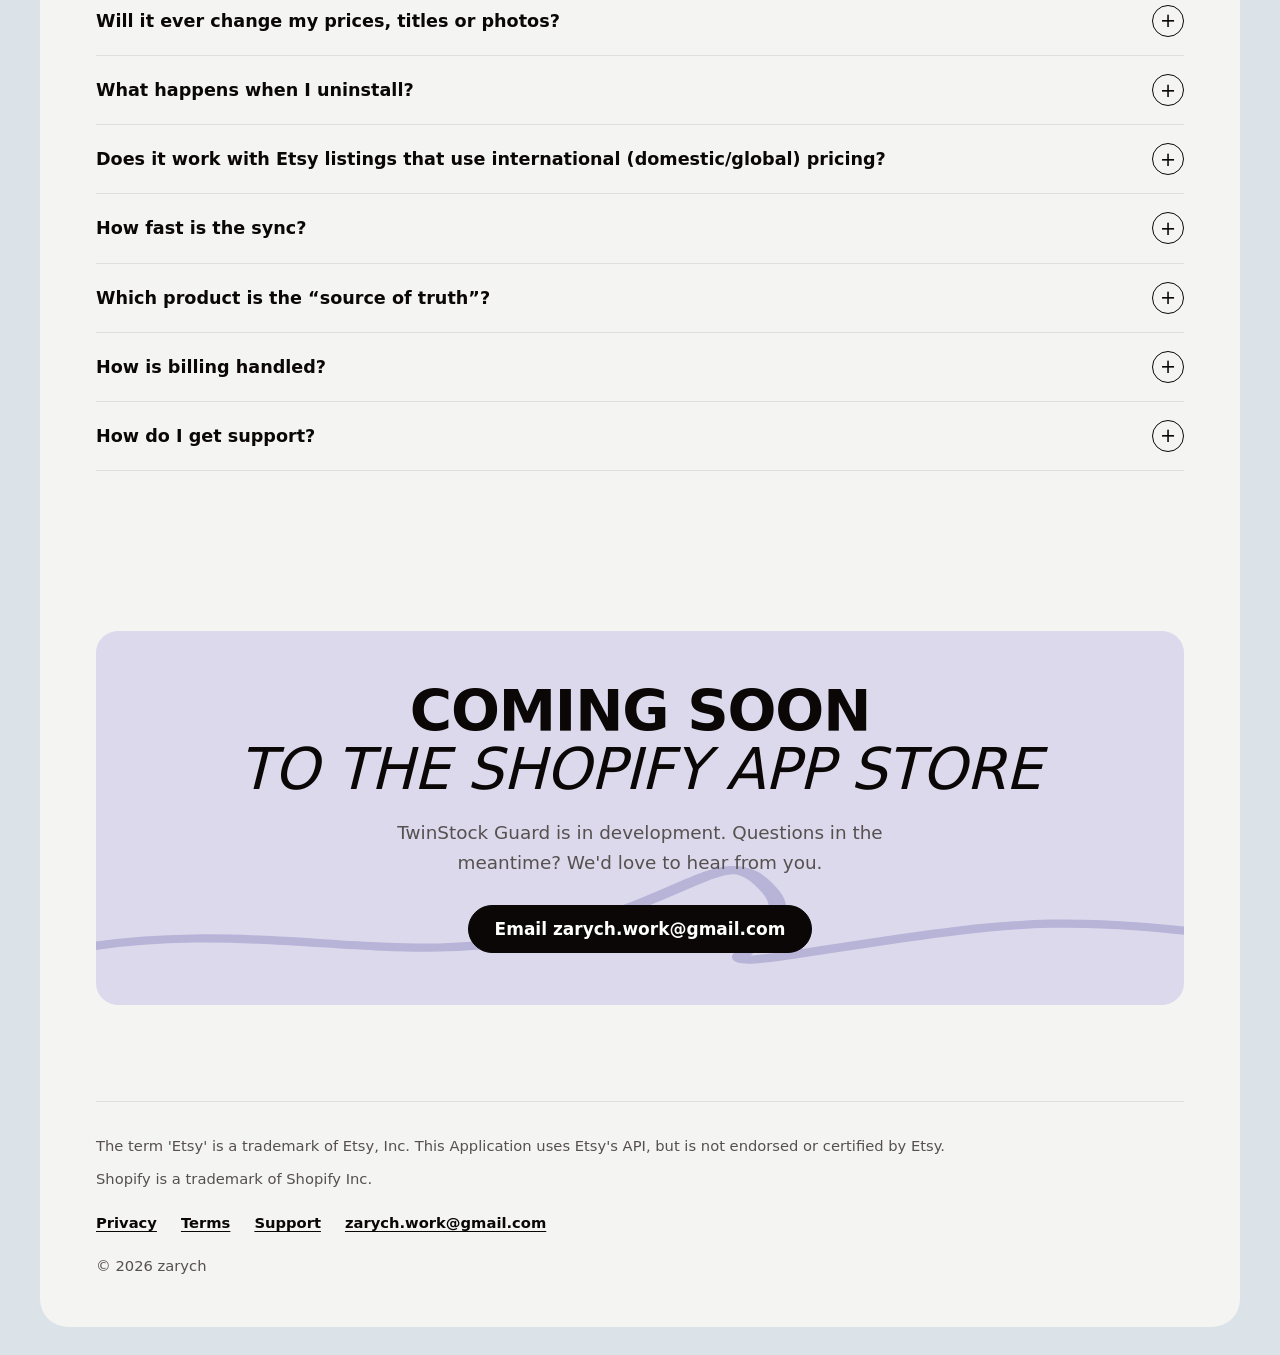
==== commit 873f1a0a: "Redesign site: pastel sheet layout with large display type Rounded page sheet, uppercase display hea" ====
--- a/index.html
+++ b/index.html
@@ -8,7 +8,7 @@
   <title>TwinStock Guard — Inventory-only stock sync for Shopify and Etsy</title>
   <meta name="description" content="TwinStock Guard keeps stock quantities in sync between Shopify and Etsy in both directions — and never edits your prices, titles, photos, descriptions, SKUs or variations.">
   <link rel="canonical" href="https://zarych.github.io/twinstock-guard-site/">
-  <meta name="theme-color" content="#3b3fc4">
+  <meta name="theme-color" content="#dbe3e9">
   <link rel="icon" href="favicon.svg" type="image/svg+xml">
   <link rel="apple-touch-icon" href="assets/apple-touch-icon.png">
   <meta property="og:type" content="website">
@@ -26,62 +26,123 @@
 <body>
   <a class="skip-link" href="#main">Skip to content</a>
 
-  <header class="site-header">
-    <div class="container">
-      <a class="brand" href="./" aria-label="TwinStock Guard home">
-        <svg viewBox="0 0 32 32" aria-hidden="true" focusable="false"><rect x="1" y="1" width="30" height="30" rx="8" fill="#3b3fc4"/><rect x="7" y="8" width="8" height="16" rx="2" fill="#ffffff"/><rect x="17" y="8" width="8" height="16" rx="2" fill="#c9cbff"/><path d="M9 21.5h14" stroke="#3b3fc4" stroke-width="2" stroke-linecap="round"/></svg>
-        TwinStock Guard
-      </a>
-      <nav class="site-nav" aria-label="Main">
-        <ul>
-          <li><a href="#how-it-works">How it works</a></li>
-          <li><a href="#pricing">Pricing</a></li>
-          <li><a href="#faq">FAQ</a></li>
-          <li><a href="support/">Support</a></li>
-        </ul>
-      </nav>
-    </div>
-  </header>
-
-  <main id="main">
-    <section class="hero">
+  <div class="sheet">
+    <header class="site-header">
       <div class="container">
-        <h1 class="hero-brand">
-          <svg viewBox="0 0 32 32" aria-hidden="true" focusable="false"><rect x="1" y="1" width="30" height="30" rx="8" fill="#3b3fc4"/><rect x="7" y="8" width="8" height="16" rx="2" fill="#ffffff"/><rect x="17" y="8" width="8" height="16" rx="2" fill="#c9cbff"/><path d="M9 21.5h14" stroke="#3b3fc4" stroke-width="2" stroke-linecap="round"/></svg>
+        <a class="brand" href="./" aria-label="TwinStock Guard home">
+          <svg viewBox="0 0 32 32" aria-hidden="true" focusable="false"><rect x="1" y="1" width="30" height="30" rx="9" fill="currentColor"/><rect class="logo-bar" x="7" y="8" width="8" height="16" rx="2.5"/><rect class="logo-bar-2" x="17" y="8" width="8" height="16" rx="2.5"/><path class="logo-base" d="M9 21.5h14" stroke-width="2" stroke-linecap="round"/></svg>
           TwinStock Guard
-        </h1>
-        <p class="hero-tagline">Inventory-only Etsy &amp; Shopify sync. Never edits your listings.</p>
-        <p class="lead">TwinStock Guard keeps your stock quantities identical across your Shopify store and your Etsy shop, so you stop overselling. It changes one number per item: quantity. Everything else stays exactly as you made it.</p>
-        <div class="hero-actions">
-          <span class="badge">Coming soon to the Shopify App Store</span>
-          <a class="button button-ghost" href="#how-it-works">See how it works</a>
-        </div>
+        </a>
+        <nav class="site-nav" aria-label="Main">
+          <ul>
+            <li><a href="#how-it-works">How it works</a></li>
+            <li><a href="#pricing">Pricing</a></li>
+            <li><a href="#faq">FAQ</a></li>
+            <li><a href="support/">Support</a></li>
+          </ul>
+        </nav>
+        <a class="button button-outline button-small header-cta" href="mailto:zarych.work@gmail.com">Contact us</a>
       </div>
-    </section>
-
-    <section class="section-alt" aria-labelledby="problem-title">
-      <div class="container">
-        <div class="grid grid-2">
-          <div>
-            <span class="eyebrow">The problem</span>
-            <h2 id="problem-title">Two storefronts, one shelf of stock</h2>
-            <p>When you sell the same handmade or vintage items on both Etsy and Shopify, a sale on one side doesn't reduce stock on the other. Sooner or later you sell an item you no longer have — then comes the refund, the apology and the hit to your shop's reputation.</p>
-          </div>
-          <div>
-            <span class="eyebrow">Why existing tools worry sellers</span>
-            <h2>Sync shouldn't rewrite your shop</h2>
-            <p>Many sync tools treat one platform as the “master copy” and push everything across. Sellers report prices, titles, photos and SKUs being overwritten, and variations changed — on listings they spent hours perfecting.</p>
-          </div>
-        </div>
-      </div>
-    </section>
-
-    <section aria-labelledby="does-title">
-      <div class="container">
-        <div class="grid grid-2">
-          <div>
-            <span class="eyebrow">What it does</span>
-            <h2 id="does-title">Keeps quantities in sync — in both directions</h2>
+    </header>
+
+    <main id="main">
+      <section class="hero">
+        <div class="container">
+          <h1 class="display">TwinStock<em>Guard</em></h1>
+          <div class="panel panel-lav">
+            <svg class="squiggle" viewBox="0 0 1000 400" preserveAspectRatio="none" aria-hidden="true" focusable="false"><path d="M-40 330 C 120 250, 260 360, 400 280 S 560 90, 600 190 S 470 360, 650 300 S 880 250, 1060 290" fill="none" stroke="currentColor" stroke-width="16" stroke-linecap="round"/></svg>
+            <div class="hero-grid">
+              <div>
+                <p class="tagline">Inventory-only Etsy &amp; Shopify sync. Never edits your listings.</p>
+                <p class="lead">Keep stock quantities identical across your Shopify store and your Etsy shop, so you stop overselling. One number changes per item — quantity. Everything else stays exactly as you made it.</p>
+                <div class="hero-actions">
+                  <a class="button" href="#how-it-works">See how it works</a>
+                  <a class="button button-outline" href="#pricing">View pricing</a>
+                </div>
+                <div class="soon">
+                  <span class="round-icon" aria-hidden="true"><svg viewBox="0 0 24 24" fill="none" stroke="currentColor" stroke-width="1.8" stroke-linecap="round" stroke-linejoin="round" focusable="false"><circle cx="12" cy="12" r="9"/><path d="M12 7v5l3 2"/></svg></span>
+                  <span>Coming soon to the<br>Shopify App Store</span>
+                </div>
+              </div>
+
+              <div class="phone" role="img" aria-label="Illustration of the TwinStock Guard app: linked items show the same stock quantity in the store and on Etsy.">
+                <div class="phone-screen">
+                  <div class="ph-top">
+                    <div class="ph-status"><span>9:41</span><span class="ph-island"></span><span>100%</span></div>
+                    <div class="ph-title">Stock sync</div>
+                    <div class="ph-tabs"><span class="on">LINKED</span><span>PREVIEW</span><span>AUDIT LOG</span></div>
+                  </div>
+                  <div class="ph-body">
+                    <div class="ph-tip">
+                      <small>Dry-run preview</small>
+                      <strong>3 quantities will change</strong>
+                      Nothing is written until you confirm.
+                    </div>
+                    <div class="ph-card">
+                      <div class="ph-card-title">In sync <span class="ph-chip">Review</span></div>
+                      <div class="ph-row"><div>Ceramic mug<small>Sage · SKU MUG-SG</small></div><div class="ph-qty">8 <i>⇄</i> 8</div></div>
+                      <div class="ph-row"><div>Linen tote<small>Natural · SKU TOTE-NA</small></div><div class="ph-qty">12 <i>⇄</i> 12</div></div>
+                      <div class="ph-row"><div>Brass ring<small>Size 7 · SKU RING-07</small></div><div class="ph-qty">3 <i>⇄</i> 3</div></div>
+                    </div>
+                  </div>
+                  <div class="ph-nav"><span>Home</span><span>Match</span><span class="on">Sync</span><span>Reports</span></div>
+                </div>
+              </div>
+            </div>
+          </div>
+        </div>
+      </section>
+
+      <section aria-label="Key facts">
+        <div class="container">
+          <div class="facts">
+            <div class="fact"><strong>0</strong><span>Price, title or<br>photo edits</span></div>
+            <div class="fact"><strong>2-way</strong><span>Stock quantity<br>sync</span></div>
+            <div class="fact"><strong>30 days</strong><span>One-click<br>rollback window</span></div>
+          </div>
+        </div>
+      </section>
+
+      <section aria-labelledby="never-title">
+        <div class="container">
+          <div class="panel panel-white">
+            <svg class="squiggle" viewBox="0 0 1000 400" preserveAspectRatio="none" aria-hidden="true" focusable="false"><path d="M-40 360 C 160 300, 300 380, 430 300 S 600 120, 640 220 S 520 380, 700 330 S 900 300, 1060 340" fill="none" stroke="currentColor" stroke-width="14" stroke-linecap="round"/></svg>
+            <div class="split">
+              <div>
+                <h2 id="never-title" class="h-big">What it never does</h2>
+                <p class="italic-sub">Your listings stay<br>exactly as you made them</p>
+                <p class="lead">TwinStock Guard writes one value: the stock quantity. Everything else on your listings is read only to be preserved — never changed.</p>
+              </div>
+              <ul class="never-list">
+                <li>Change prices</li>
+                <li>Change titles</li>
+                <li>Change photos</li>
+                <li>Change descriptions</li>
+                <li>Change SKUs</li>
+                <li>Change variations</li>
+                <li>Delete listings</li>
+                <li>Read buyer or order data</li>
+              </ul>
+            </div>
+          </div>
+        </div>
+      </section>
+
+      <section aria-labelledby="problem-title">
+        <div class="container">
+          <h2 id="problem-title" class="h-big">Two storefronts,<em>one shelf of stock</em></h2>
+          <div class="grid grid-2">
+            <div class="card">
+              <h3>The overselling problem</h3>
+              <p>When you sell the same handmade or vintage items on both Etsy and Shopify, a sale on one side doesn't reduce stock on the other. Sooner or later you sell an item you no longer have — then comes the refund, the apology and the hit to your shop's reputation.</p>
+            </div>
+            <div class="card">
+              <h3>Why sellers distrust sync tools</h3>
+              <p>Many sync tools treat one platform as the “master copy” and push everything across. Sellers report prices, titles, photos and SKUs being overwritten, and variations changed — on listings they spent hours perfecting.</p>
+            </div>
+          </div>
+          <div class="card card-sky mt" id="what-it-does">
+            <h3>What TwinStock Guard does instead</h3>
             <ul class="check-list">
               <li>A sale or stock change in Shopify updates the matching Etsy quantity.</li>
               <li>A sale or stock change on Etsy updates the matching Shopify quantity.</li>
@@ -89,80 +150,62 @@
               <li>Matches products by SKU automatically and lets you link the rest yourself.</li>
             </ul>
           </div>
-          <div class="never-panel">
-            <h2>What it never does</h2>
-            <ul class="never-list">
-              <li>Change prices</li>
-              <li>Change titles</li>
-              <li>Change photos</li>
-              <li>Change descriptions</li>
-              <li>Change SKUs</li>
-              <li>Change variations</li>
-              <li>Delete listings</li>
-              <li>Read buyer or order data</li>
-            </ul>
-          </div>
-        </div>
-      </div>
-    </section>
-
-    <section class="section-alt" aria-labelledby="safety-title">
-      <div class="container">
-        <span class="eyebrow">Safety first</span>
-        <h2 id="safety-title">Built so you can check every change</h2>
-        <div class="grid grid-4">
-          <div class="card">
-            <svg class="icon" viewBox="0 0 24 24" fill="none" stroke="currentColor" stroke-width="1.8" stroke-linecap="round" stroke-linejoin="round" aria-hidden="true" focusable="false"><path d="M2 12s3.5-7 10-7 10 7 10 7-3.5 7-10 7S2 12 2 12z"/><circle cx="12" cy="12" r="3"/></svg>
-            <h3>Dry-run preview</h3>
-            <p>Before the first sync, see exactly which quantities would change. Nothing is written until you confirm.</p>
-          </div>
-          <div class="card">
-            <svg class="icon" viewBox="0 0 24 24" fill="none" stroke="currentColor" stroke-width="1.8" stroke-linecap="round" stroke-linejoin="round" aria-hidden="true" focusable="false"><path d="M3 12a9 9 0 1 0 3-6.7"/><path d="M3 4v5h5"/><path d="M12 8v4l3 2"/></svg>
-            <h3>Audit log &amp; rollback</h3>
-            <p>Every change is recorded with before and after values, and can be undone with one click.</p>
-          </div>
-          <div class="card">
-            <svg class="icon" viewBox="0 0 24 24" fill="none" stroke="currentColor" stroke-width="1.8" stroke-linecap="round" stroke-linejoin="round" aria-hidden="true" focusable="false"><rect x="4" y="3" width="16" height="18" rx="2"/><path d="M8 8h8M8 12h8M8 16h5"/></svg>
-            <h3>Daily mismatch report</h3>
-            <p>Once a day, the app compares both sides and lists any quantities that don't match, so drift never goes unnoticed.</p>
-          </div>
-          <div class="card">
-            <svg class="icon" viewBox="0 0 24 24" fill="none" stroke="currentColor" stroke-width="1.8" stroke-linecap="round" stroke-linejoin="round" aria-hidden="true" focusable="false"><path d="M12 3l8 3v6c0 4.5-3.4 8-8 9-4.6-1-8-4.5-8-9V6l8-3z"/><path d="M9 12l2 2 4-4"/></svg>
-            <h3>Safe disconnect</h3>
-            <p>Disconnecting or uninstalling makes zero changes to your Etsy listings. They stay exactly as they are.</p>
-          </div>
-        </div>
-      </div>
-    </section>
-
-    <section id="how-it-works" aria-labelledby="how-title">
-      <div class="container">
-        <span class="eyebrow">How it works</span>
-        <h2 id="how-title">Three steps to synced stock</h2>
-        <ol class="steps grid grid-3">
-          <li class="card">
-            <h3>Install</h3>
-            <p>Add TwinStock Guard to your store from the Shopify App Store.</p>
-          </li>
-          <li class="card">
-            <h3>Connect your Etsy shop</h3>
-            <p>Sign in to Etsy and grant access to your listings' inventory. Products are matched by SKU, and you review the rest.</p>
-          </li>
-          <li class="card">
-            <h3>Review and confirm</h3>
-            <p>Check the dry-run preview of every quantity change. Syncing starts only after you confirm.</p>
-          </li>
-        </ol>
-      </div>
-    </section>
-
-    <section id="pricing" class="section-alt" aria-labelledby="pricing-title">
-      <div class="container">
-        <span class="eyebrow">Pricing</span>
-        <h2 id="pricing-title">Simple monthly plans</h2>
-        <div class="grid grid-4">
-          <div class="plan">
+        </div>
+      </section>
+
+      <section aria-labelledby="safety-title">
+        <div class="container">
+          <h2 id="safety-title" class="h-big">Safety first<em>check every change</em></h2>
+          <div class="grid grid-4">
+            <div class="card card-lav">
+              <svg class="icon" viewBox="0 0 24 24" fill="none" stroke="currentColor" stroke-width="1.8" stroke-linecap="round" stroke-linejoin="round" aria-hidden="true" focusable="false"><path d="M2 12s3.5-7 10-7 10 7 10 7-3.5 7-10 7S2 12 2 12z"/><circle cx="12" cy="12" r="3"/></svg>
+              <h3>Dry-run preview</h3>
+              <p>Before the first sync, see exactly which quantities would change. Nothing is written until you confirm.</p>
+            </div>
+            <div class="card card-sage">
+              <svg class="icon" viewBox="0 0 24 24" fill="none" stroke="currentColor" stroke-width="1.8" stroke-linecap="round" stroke-linejoin="round" aria-hidden="true" focusable="false"><path d="M3 12a9 9 0 1 0 3-6.7"/><path d="M3 4v5h5"/><path d="M12 8v4l3 2"/></svg>
+              <h3>Audit log &amp; rollback</h3>
+              <p>Every change is recorded with before and after values, and can be undone with one click.</p>
+            </div>
+            <div class="card card-sky">
+              <svg class="icon" viewBox="0 0 24 24" fill="none" stroke="currentColor" stroke-width="1.8" stroke-linecap="round" stroke-linejoin="round" aria-hidden="true" focusable="false"><rect x="4" y="3" width="16" height="18" rx="2"/><path d="M8 8h8M8 12h8M8 16h5"/></svg>
+              <h3>Daily mismatch report</h3>
+              <p>Once a day, the app compares both sides and lists any quantities that don't match, so drift never goes unnoticed.</p>
+            </div>
             <div class="card">
+              <svg class="icon" viewBox="0 0 24 24" fill="none" stroke="currentColor" stroke-width="1.8" stroke-linecap="round" stroke-linejoin="round" aria-hidden="true" focusable="false"><path d="M12 3l8 3v6c0 4.5-3.4 8-8 9-4.6-1-8-4.5-8-9V6l8-3z"/><path d="M9 12l2 2 4-4"/></svg>
+              <h3>Safe disconnect</h3>
+              <p>Disconnecting or uninstalling makes zero changes to your Etsy listings. They stay exactly as they are.</p>
+            </div>
+          </div>
+        </div>
+      </section>
+
+      <section id="how-it-works" aria-labelledby="how-title">
+        <div class="container">
+          <h2 id="how-title" class="h-big">How it works<em>three steps</em></h2>
+          <ol class="steps grid grid-3">
+            <li class="card">
+              <h3>Install</h3>
+              <p>Add TwinStock Guard to your store from the Shopify App Store.</p>
+            </li>
+            <li class="card">
+              <h3>Connect your Etsy shop</h3>
+              <p>Sign in to Etsy and grant access to your listings' inventory. Products are matched by SKU, and you review the rest.</p>
+            </li>
+            <li class="card">
+              <h3>Review and confirm</h3>
+              <p>Check the dry-run preview of every quantity change. Syncing starts only after you confirm.</p>
+            </li>
+          </ol>
+        </div>
+      </section>
+
+      <section id="pricing" aria-labelledby="pricing-title">
+        <div class="container">
+          <h2 id="pricing-title" class="h-big">Pricing<em>simple monthly plans</em></h2>
+          <div class="grid grid-4">
+            <div class="card plan">
               <h3>Free</h3>
               <p class="price">$0</p>
               <ul>
@@ -170,9 +213,7 @@
                 <li>One Etsy shop</li>
               </ul>
             </div>
-          </div>
-          <div class="plan">
-            <div class="card">
+            <div class="card plan">
               <h3>Starter</h3>
               <p class="price">$9 <small>/ month</small></p>
               <ul>
@@ -180,9 +221,7 @@
                 <li>One Etsy shop</li>
               </ul>
             </div>
-          </div>
-          <div class="plan">
-            <div class="card">
+            <div class="card card-lav plan">
               <h3>Growth</h3>
               <p class="price">$19 <small>/ month</small></p>
               <ul>
@@ -190,9 +229,7 @@
                 <li>Multiple Etsy shops</li>
               </ul>
             </div>
-          </div>
-          <div class="plan">
-            <div class="card">
+            <div class="card plan">
               <h3>Unlimited</h3>
               <p class="price">$39 <small>/ month</small></p>
               <ul>
@@ -201,89 +238,94 @@
               </ul>
             </div>
           </div>
-        </div>
-        <p class="note">Billed monthly through Shopify, in USD. No annual commitment — cancel any time from your Shopify admin. All plans include the dry-run preview, audit log with rollback, daily mismatch report and safe disconnect.</p>
+          <p class="note">Billed monthly through Shopify, in USD. No annual commitment — cancel any time from your Shopify admin. All plans include the dry-run preview, audit log with rollback, daily mismatch report and safe disconnect.</p>
+        </div>
+      </section>
+
+      <section id="faq" aria-labelledby="faq-title">
+        <div class="container">
+          <h2 id="faq-title" class="h-big">FAQ<em>questions sellers ask</em></h2>
+          <div class="faq">
+            <details>
+              <summary>What data does TwinStock Guard access?</summary>
+              <div>
+                <p>From Shopify: your products, variants and inventory levels. From Etsy (through Etsy's official sign-in): your listings and their inventory. That's all the app needs to match items and keep quantities equal.</p>
+                <p>It does not request access to orders, receipts, transactions or customers, and it never reads buyer names, addresses or emails. See the <a href="privacy/">Privacy Policy</a> for details.</p>
+              </div>
+            </details>
+            <details>
+              <summary>Will it ever change my prices, titles or photos?</summary>
+              <div>
+                <p>No. The only value TwinStock Guard writes is the stock quantity. Prices, titles, photos, descriptions, SKUs and variations are left untouched, and every quantity change is logged so you can verify it and undo it.</p>
+              </div>
+            </details>
+            <details>
+              <summary>What happens when I uninstall?</summary>
+              <div>
+                <p>Syncing stops immediately, and the app makes no changes to your Etsy listings — nothing is deleted or deactivated. Your stored data, including Etsy access tokens, is deleted as described in the <a href="privacy/">Privacy Policy</a>. Paid plans are cancelled through Shopify.</p>
+              </div>
+            </details>
+            <details>
+              <summary>Does it work with Etsy listings that use international (domestic/global) pricing?</summary>
+              <div>
+                <p>Safety comes first. If the app can't update a listing's quantity while guaranteeing that every other field — including its prices — stays exactly the same, it marks that listing as “unsupported”, shows it to you, and doesn't write to it. You'll always see which listings are and aren't being synced.</p>
+              </div>
+            </details>
+            <details>
+              <summary>How fast is the sync?</summary>
+              <div>
+                <p>Shopify changes are sent to Etsy shortly after Shopify reports them, usually within a minute or two. Etsy stock is checked every few minutes and changes are applied to Shopify on the next check. The daily mismatch report catches anything that slipped through.</p>
+              </div>
+            </details>
+            <details>
+              <summary>Which product is the “source of truth”?</summary>
+              <div>
+                <p>Neither side overwrites the other. The app applies stock changes from each side to the other, so a sale anywhere reduces your stock everywhere. On first setup, the dry-run preview shows you any existing differences before anything is changed.</p>
+              </div>
+            </details>
+            <details>
+              <summary>How is billing handled?</summary>
+              <div>
+                <p>All plans are billed monthly through your Shopify invoice. You can change or cancel your plan in your Shopify admin at any time. See the <a href="terms/">Terms of Service</a>.</p>
+              </div>
+            </details>
+            <details>
+              <summary>How do I get support?</summary>
+              <div>
+                <p>Email <a class="email" href="mailto:zarych.work@gmail.com">zarych.work@gmail.com</a>. We reply within 1 business day. The <a href="support/">Support page</a> also has troubleshooting tips.</p>
+              </div>
+            </details>
+          </div>
+        </div>
+      </section>
+
+      <section class="cta" aria-labelledby="cta-title">
+        <div class="container">
+          <div class="panel panel-lav">
+            <svg class="squiggle" viewBox="0 0 1000 400" preserveAspectRatio="none" aria-hidden="true" focusable="false"><path d="M-40 300 C 140 220, 280 340, 420 260 S 580 80, 620 180 S 500 350, 680 290 S 900 230, 1060 270" fill="none" stroke="currentColor" stroke-width="16" stroke-linecap="round"/></svg>
+            <h2 id="cta-title" class="h-big">Coming soon<em>to the Shopify App Store</em></h2>
+            <p class="lead">TwinStock Guard is in development. Questions in the meantime? We'd love to hear from you.</p>
+            <a class="button" href="mailto:zarych.work@gmail.com">Email zarych.work@gmail.com</a>
+          </div>
+        </div>
+      </section>
+    </main>
+
+    <footer class="site-footer">
+      <div class="container">
+        <div class="footer-inner">
+          <p>The term 'Etsy' is a trademark of Etsy, Inc. This Application uses Etsy's API, but is not endorsed or certified by Etsy.</p>
+          <p>Shopify is a trademark of Shopify Inc.</p>
+          <ul class="footer-links">
+            <li><a href="privacy/">Privacy</a></li>
+            <li><a href="terms/">Terms</a></li>
+            <li><a href="support/">Support</a></li>
+            <li><a class="email" href="mailto:zarych.work@gmail.com">zarych.work@gmail.com</a></li>
+          </ul>
+          <p>© 2026 zarych</p>
+        </div>
       </div>
-    </section>
-
-    <section id="faq" aria-labelledby="faq-title">
-      <div class="container">
-        <span class="eyebrow">FAQ</span>
-        <h2 id="faq-title">Questions sellers ask</h2>
-        <div class="faq">
-          <details>
-            <summary>What data does TwinStock Guard access?</summary>
-            <div>
-              <p>From Shopify: your products, variants and inventory levels. From Etsy (through Etsy's official sign-in): your listings and their inventory. That's all the app needs to match items and keep quantities equal.</p>
-              <p>It does not request access to orders, receipts, transactions or customers, and it never reads buyer names, addresses or emails. See the <a href="privacy/">Privacy Policy</a> for details.</p>
-            </div>
-          </details>
-          <details>
-            <summary>Will it ever change my prices, titles or photos?</summary>
-            <div>
-              <p>No. The only value TwinStock Guard writes is the stock quantity. Prices, titles, photos, descriptions, SKUs and variations are left untouched, and every quantity change is logged so you can verify it and undo it.</p>
-            </div>
-          </details>
-          <details>
-            <summary>What happens when I uninstall?</summary>
-            <div>
-              <p>Syncing stops immediately, and the app makes no changes to your Etsy listings — nothing is deleted or deactivated. Your stored data, including Etsy access tokens, is deleted as described in the <a href="privacy/">Privacy Policy</a>. Paid plans are cancelled through Shopify.</p>
-            </div>
-          </details>
-          <details>
-            <summary>Does it work with Etsy listings that use international (domestic/global) pricing?</summary>
-            <div>
-              <p>Safety comes first. If the app can't update a listing's quantity while guaranteeing that every other field — including its prices — stays exactly the same, it marks that listing as “unsupported”, shows it to you, and doesn't write to it. You'll always see which listings are and aren't being synced.</p>
-            </div>
-          </details>
-          <details>
-            <summary>How fast is the sync?</summary>
-            <div>
-              <p>Shopify changes are sent to Etsy shortly after Shopify reports them, usually within a minute or two. Etsy stock is checked every few minutes and changes are applied to Shopify on the next check. The daily mismatch report catches anything that slipped through.</p>
-            </div>
-          </details>
-          <details>
-            <summary>Which product is the “source of truth”?</summary>
-            <div>
-              <p>Neither side overwrites the other. The app applies stock changes from each side to the other, so a sale anywhere reduces your stock everywhere. On first setup, the dry-run preview shows you any existing differences before anything is changed.</p>
-            </div>
-          </details>
-          <details>
-            <summary>How is billing handled?</summary>
-            <div>
-              <p>All plans are billed monthly through your Shopify invoice. You can change or cancel your plan in your Shopify admin at any time. See the <a href="terms/">Terms of Service</a>.</p>
-            </div>
-          </details>
-          <details>
-            <summary>How do I get support?</summary>
-            <div>
-              <p>Email <a class="email" href="mailto:zarych.work@gmail.com">zarych.work@gmail.com</a>. We reply within 1 business day. The <a href="support/">Support page</a> also has troubleshooting tips.</p>
-            </div>
-          </details>
-        </div>
-      </div>
-    </section>
-
-    <section class="section-alt cta" aria-labelledby="cta-title">
-      <div class="container">
-        <h2 id="cta-title">Coming soon to the Shopify App Store</h2>
-        <p class="lead">TwinStock Guard is in development. Questions in the meantime? Write to <a class="email" href="mailto:zarych.work@gmail.com">zarych.work@gmail.com</a>.</p>
-      </div>
-    </section>
-  </main>
-
-  <footer class="site-footer">
-    <div class="container">
-      <p>The term 'Etsy' is a trademark of Etsy, Inc. This Application uses Etsy's API, but is not endorsed or certified by Etsy.</p>
-      <p>Shopify is a trademark of Shopify Inc.</p>
-      <ul class="footer-links">
-        <li><a href="privacy/">Privacy</a></li>
-        <li><a href="terms/">Terms</a></li>
-        <li><a href="support/">Support</a></li>
-        <li><a class="email" href="mailto:zarych.work@gmail.com">zarych.work@gmail.com</a></li>
-      </ul>
-      <p>© 2026 zarych</p>
-    </div>
-  </footer>
+    </footer>
+  </div>
 </body>
 </html>
--- a/assets/style.css
+++ b/assets/style.css
@@ -1,41 +1,49 @@
 /* TwinStock Guard — site styles. No external fonts or assets. */
 
 :root {
-  --bg: #f7f8fb;
+  --page: #dbe3e9;
+  --sheet: #f4f4f2;
   --surface: #ffffff;
-  --surface-2: #eef0f7;
-  --text: #161a2b;
-  --muted: #4a5068;
-  --border: #d9dcea;
-  --brand: #3b3fc4;
-  --brand-strong: #2b2e9e;
-  --brand-soft: #e7e8fb;
-  --on-brand: #ffffff;
-  --ok: #17705a;
-  --no: #b3261e;
-  --focus: #6e72ff;
-  --shadow: 0 1px 2px rgb(22 26 43 / 6%), 0 8px 24px rgb(22 26 43 / 6%);
-  --radius: 14px;
-  --max: 1080px;
+  --text: #0a0706;
+  --muted: #56504f;
+  --subtle: #6f6867;
+  --border: #e1dfdb;
+  --lav: #dbd9eb;
+  --lav-line: #b8b4d8;
+  --sage: #e4e8cf;
+  --sky: #d9f0fd;
+  --button: #0a0706;
+  --on-button: #ffffff;
+  --ok: #2f6b3b;
+  --no: #9b2c2c;
+  --focus: #6d63c9;
+  --phone-frame: #1b1a1d;
+  --radius-sheet: 28px;
+  --radius: 22px;
+  --max: 1200px;
+  --font: "Avenir Next", Avenir, Montserrat, "Century Gothic", "Segoe UI", system-ui, -apple-system, Roboto, Arial, sans-serif;
   color-scheme: light;
 }
 
 @media (prefers-color-scheme: dark) {
   :root {
-    --bg: #0e1020;
-    --surface: #161a2e;
-    --surface-2: #1d2238;
-    --text: #eceefa;
-    --muted: #b0b5cf;
-    --border: #2c3250;
-    --brand: #9a9dff;
-    --brand-strong: #b9bbff;
-    --brand-soft: #23264a;
-    --on-brand: #0e1020;
-    --ok: #5fd0ae;
-    --no: #ff8a80;
-    --focus: #b9bbff;
-    --shadow: 0 1px 2px rgb(0 0 0 / 30%), 0 8px 24px rgb(0 0 0 / 25%);
+    --page: #08080a;
+    --sheet: #141317;
+    --surface: #1d1b21;
+    --text: #f4f2ef;
+    --muted: #c3bcba;
+    --subtle: #a39c9a;
+    --border: #2e2b33;
+    --lav: #2b2840;
+    --lav-line: #4a4472;
+    --sage: #262a1c;
+    --sky: #17262f;
+    --button: #f4f2ef;
+    --on-button: #0a0706;
+    --ok: #8fd19e;
+    --no: #ff9b93;
+    --focus: #b3acff;
+    --phone-frame: #000000;
     color-scheme: dark;
   }
 }
@@ -53,11 +61,18 @@
 
 body {
   margin: 0;
-  background: var(--bg);
+  background: var(--page);
   color: var(--text);
-  font-family: system-ui, -apple-system, "Segoe UI", Roboto, "Helvetica Neue", Arial, sans-serif;
+  font-family: var(--font);
   font-size: 1.0625rem;
   line-height: 1.6;
+  padding: 10px;
+}
+
+@media (min-width: 720px) {
+  body {
+    padding: 28px;
+  }
 }
 
 img,
@@ -66,52 +81,57 @@
 }
 
 a {
-  color: var(--brand);
-  text-underline-offset: 2px;
+  color: inherit;
+  text-decoration-thickness: 1px;
+  text-underline-offset: 3px;
 }
 
 a:hover {
-  color: var(--brand-strong);
+  text-decoration-thickness: 2px;
 }
 
 :focus-visible {
   outline: 3px solid var(--focus);
-  outline-offset: 2px;
-  border-radius: 4px;
+  outline-offset: 3px;
+  border-radius: 6px;
 }
 
 h1,
 h2,
 h3 {
-  line-height: 1.2;
+  line-height: 1.05;
+  letter-spacing: -0.02em;
+  margin: 0;
+}
+
+h3 {
+  font-size: 1.2rem;
   letter-spacing: -0.01em;
-}
-
-h1 {
-  font-size: clamp(2rem, 5vw, 3.1rem);
+  line-height: 1.25;
+  margin-bottom: 0.5rem;
+}
+
+p {
   margin: 0 0 1rem;
 }
 
-h2 {
-  font-size: clamp(1.5rem, 3.2vw, 2rem);
-  margin: 0 0 1rem;
-}
-
-h3 {
-  font-size: 1.15rem;
-  margin: 0 0 0.4rem;
+/* The rounded page "sheet" that holds everything */
+.sheet {
+  max-width: var(--max);
+  margin: 0 auto;
+  background: var(--sheet);
+  border-radius: var(--radius-sheet);
+  overflow: hidden;
 }
 
 .container {
   width: 100%;
-  max-width: var(--max);
-  margin: 0 auto;
   padding: 0 16px;
 }
 
-@media (min-width: 640px) {
+@media (min-width: 720px) {
   .container {
-    padding: 0 24px;
+    padding: 0 56px;
   }
 }
 
@@ -129,44 +149,37 @@
 }
 
 /* Header */
-.site-header {
-  border-bottom: 1px solid var(--border);
-  background: var(--surface);
-}
-
 .site-header .container {
   display: flex;
   align-items: center;
   justify-content: space-between;
-  gap: 1rem;
-  min-height: 64px;
+  gap: 0.75rem 1.5rem;
+  min-height: 84px;
   flex-wrap: wrap;
+  padding-top: 0.75rem;
+  padding-bottom: 0.75rem;
 }
 
 .brand {
   display: inline-flex;
   align-items: center;
-  gap: 0.6rem;
-  font-weight: 800;
-  font-size: 1.2rem;
-  color: var(--text);
+  gap: 0.55rem;
+  font-weight: 700;
+  font-size: 1.05rem;
+  letter-spacing: 0.04em;
+  text-transform: uppercase;
   text-decoration: none;
-  letter-spacing: -0.01em;
-}
-
-.brand:hover {
-  color: var(--text);
 }
 
 .brand svg {
-  width: 32px;
-  height: 32px;
+  width: 26px;
+  height: 26px;
   flex: none;
 }
 
 .site-nav ul {
   display: flex;
-  gap: 0.25rem 1.1rem;
+  gap: 0.25rem 2.25rem;
   list-style: none;
   margin: 0;
   padding: 0;
@@ -174,161 +187,445 @@
 }
 
 .site-nav a {
-  color: var(--muted);
   text-decoration: none;
-  font-weight: 600;
   font-size: 0.95rem;
 }
 
 .site-nav a:hover,
 .site-nav a[aria-current="page"] {
-  color: var(--brand);
+  text-decoration: underline;
+}
+
+@media (max-width: 719px) {
+  .site-nav {
+    order: 3;
+    width: 100%;
+  }
+
+  .site-nav ul {
+    gap: 0.25rem 1.25rem;
+  }
+}
+
+/* Buttons */
+.button {
+  display: inline-flex;
+  align-items: center;
+  justify-content: center;
+  gap: 0.5rem;
+  min-height: 48px;
+  padding: 0.65rem 1.6rem;
+  border-radius: 999px;
+  background: var(--button);
+  color: var(--on-button);
+  border: 1.5px solid var(--button);
+  font-weight: 600;
+  text-decoration: none;
+  line-height: 1.2;
+}
+
+.button:hover {
+  opacity: 0.88;
+}
+
+.button-outline {
+  background: transparent;
+  color: var(--text);
+  border-color: var(--text);
+}
+
+.button-small {
+  min-height: 40px;
+  padding: 0.45rem 1.2rem;
+  font-size: 0.95rem;
+}
+
+.round-icon {
+  display: inline-grid;
+  place-items: center;
+  width: 44px;
+  height: 44px;
+  border-radius: 50%;
+  border: 1.5px solid var(--text);
+  flex: none;
+}
+
+.round-icon svg {
+  width: 20px;
+  height: 20px;
+}
+
+/* Display type — bold uppercase line + light italic line */
+.display {
+  text-transform: uppercase;
+  font-weight: 700;
+  font-size: clamp(2.9rem, 10vw, 7.4rem);
+  line-height: 0.95;
+  letter-spacing: -0.03em;
+}
+
+.display em,
+.h-big em,
+.italic-sub {
+  display: block;
+  font-style: italic;
+  font-weight: 400;
+  letter-spacing: -0.01em;
+}
+
+.h-big {
+  text-transform: uppercase;
+  font-size: clamp(2rem, 5.2vw, 3.6rem);
+  font-weight: 700;
+  line-height: 1;
+  margin-bottom: 1.25rem;
+}
+
+.italic-sub {
+  text-transform: uppercase;
+  font-size: clamp(1.1rem, 2.4vw, 1.6rem);
+  line-height: 1.2;
+  color: var(--text);
+  margin: 0 0 1.75rem;
+}
+
+.lead {
+  font-size: 1.15rem;
+  color: var(--muted);
+  max-width: 34rem;
 }
 
 /* Sections */
 section {
   padding: 3.5rem 0;
-}
-
-.section-alt {
+  position: relative;
+}
+
+@media (min-width: 720px) {
+  section {
+    padding: 5rem 0;
+  }
+}
+
+.panel {
+  position: relative;
+  border-radius: var(--radius);
+  padding: 2rem 1.25rem;
+  overflow: hidden;
+}
+
+@media (min-width: 720px) {
+  .panel {
+    padding: 3.25rem 3rem;
+  }
+}
+
+.panel > * {
+  position: relative;
+}
+
+.panel-lav {
+  background: var(--lav);
+}
+
+.panel-white {
   background: var(--surface);
-  border-top: 1px solid var(--border);
-  border-bottom: 1px solid var(--border);
-}
-
-.lead {
-  font-size: 1.2rem;
-  color: var(--muted);
-  max-width: 46rem;
-}
-
-.eyebrow {
-  display: inline-block;
-  font-weight: 700;
-  font-size: 0.85rem;
-  letter-spacing: 0.06em;
-  text-transform: uppercase;
-  color: var(--brand);
-  margin-bottom: 0.6rem;
-}
-
+}
+
+.squiggle {
+  position: absolute;
+  inset: auto 0 0 0;
+  width: 100%;
+  height: 55%;
+  pointer-events: none;
+  color: var(--lav-line);
+}
+
+.panel-white .squiggle {
+  color: var(--border);
+}
+
+/* Hero */
 .hero {
-  padding: 4.5rem 0 3.5rem;
-}
-
-.hero-brand {
-  display: flex;
+  padding-top: 1.5rem;
+  padding-bottom: 2rem;
+}
+
+.hero .display {
+  margin: 0 0 2rem;
+}
+
+.hero-grid {
+  display: grid;
+  gap: 2.5rem;
   align-items: center;
-  gap: 0.35em;
-  font-size: clamp(2.4rem, 7vw, 4rem);
-  font-weight: 800;
-  letter-spacing: -0.02em;
-  margin: 0 0 0.75rem;
-}
-
-.hero-brand svg {
-  width: 1.1em;
-  height: 1.1em;
-  flex: none;
-}
-
-.hero-tagline {
-  font-size: clamp(1.35rem, 3.2vw, 2rem);
-  font-weight: 700;
-  line-height: 1.25;
-  max-width: 24em;
+}
+
+@media (min-width: 900px) {
+  .hero-grid {
+    grid-template-columns: 1.25fr 1fr;
+    gap: 2rem;
+  }
+
+  .hero .panel {
+    margin-top: -1rem;
+  }
+}
+
+.tagline {
+  font-size: clamp(1.3rem, 2.6vw, 1.75rem);
+  font-weight: 700;
+  line-height: 1.2;
+  letter-spacing: -0.01em;
   margin: 0 0 1rem;
-}
-
-.badge {
-  display: inline-flex;
-  align-items: center;
-  gap: 0.5rem;
-  padding: 0.55rem 1rem;
-  border-radius: 999px;
-  background: var(--brand-soft);
-  color: var(--brand-strong);
-  font-weight: 700;
-  border: 1px solid var(--border);
-}
-
-.badge::before {
-  content: "";
-  width: 0.55rem;
-  height: 0.55rem;
-  border-radius: 50%;
-  background: var(--brand);
+  max-width: 22em;
 }
 
 .hero-actions {
   display: flex;
+  flex-wrap: wrap;
   gap: 1rem;
   align-items: center;
-  flex-wrap: wrap;
   margin-top: 1.75rem;
 }
 
-.button {
-  display: inline-block;
-  padding: 0.7rem 1.2rem;
+.soon {
+  display: flex;
+  align-items: center;
+  gap: 0.9rem;
+  margin-top: 2.5rem;
+  font-size: 0.98rem;
+  line-height: 1.35;
+}
+
+/* Phone illustration */
+.phone {
+  width: min(290px, 100%);
+  margin: 0 auto;
+  border-radius: 44px;
+  background: var(--phone-frame);
+  padding: 11px;
+  box-shadow: 0 30px 60px -20px rgb(10 7 6 / 35%);
+  transform: rotate(4deg);
+}
+
+.phone-screen {
+  border-radius: 34px;
+  background: #fbfbfa;
+  color: #0a0706;
+  overflow: hidden;
+  font-size: 0.72rem;
+  line-height: 1.35;
+}
+
+.ph-top {
+  background: #d9f0fd;
+  padding: 0.9rem 1rem 0.6rem;
+}
+
+.ph-status {
+  display: flex;
+  justify-content: space-between;
+  font-weight: 700;
+  font-size: 0.68rem;
+}
+
+.ph-island {
+  width: 74px;
+  height: 20px;
+  border-radius: 999px;
+  background: #0a0706;
+}
+
+.ph-title {
+  font-size: 1.35rem;
+  font-weight: 600;
+  margin: 0.55rem 0 0.4rem;
+}
+
+.ph-tabs {
+  display: flex;
+  gap: 1rem;
+  font-size: 0.6rem;
+  font-weight: 700;
+  letter-spacing: 0.05em;
+  color: #6f6867;
+}
+
+.ph-tabs .on {
+  color: #0a0706;
+  border-bottom: 2px solid #0a0706;
+  padding-bottom: 0.25rem;
+}
+
+.ph-body {
+  padding: 0.75rem;
+  display: grid;
+  gap: 0.6rem;
+}
+
+.ph-tip {
+  border: 1px solid #e1dfdb;
+  border-radius: 12px;
+  padding: 0.6rem 0.7rem;
+  background: #fff;
+}
+
+.ph-tip small {
+  display: block;
+  color: #6f6867;
+  font-size: 0.6rem;
+}
+
+.ph-tip strong {
+  display: block;
+  margin: 0.15rem 0;
+}
+
+.ph-card {
+  background: #e4e8cf;
+  border-radius: 14px;
+  padding: 0.7rem;
+}
+
+.ph-card-title {
+  display: flex;
+  justify-content: space-between;
+  align-items: center;
+  font-size: 0.95rem;
+  font-weight: 600;
+  margin-bottom: 0.45rem;
+}
+
+.ph-chip {
+  font-size: 0.58rem;
+  border: 1px solid #0a0706;
+  border-radius: 999px;
+  padding: 0.1rem 0.5rem;
+  font-weight: 600;
+}
+
+.ph-row {
+  display: grid;
+  grid-template-columns: 1fr auto;
+  gap: 0.4rem;
+  align-items: center;
+  background: #fff;
   border-radius: 10px;
-  background: var(--brand);
-  color: var(--on-brand);
-  font-weight: 700;
-  text-decoration: none;
-}
-
-.button:hover {
-  background: var(--brand-strong);
-  color: var(--on-brand);
-}
-
-.button-ghost {
-  background: transparent;
-  color: var(--brand);
-  border: 1px solid var(--border);
-}
-
-.button-ghost:hover {
-  background: var(--brand-soft);
-  color: var(--brand-strong);
-}
-
+  padding: 0.45rem 0.55rem;
+  margin-top: 0.35rem;
+}
+
+.ph-row small {
+  display: block;
+  color: #6f6867;
+  font-size: 0.58rem;
+}
+
+.ph-qty {
+  display: flex;
+  align-items: center;
+  gap: 0.3rem;
+  font-weight: 700;
+  font-variant-numeric: tabular-nums;
+}
+
+.ph-qty i {
+  font-style: normal;
+  color: #2f6b3b;
+}
+
+.ph-nav {
+  display: flex;
+  justify-content: space-around;
+  border-top: 1px solid #e1dfdb;
+  padding: 0.55rem 0 0.8rem;
+  font-size: 0.6rem;
+  color: #6f6867;
+}
+
+.ph-nav .on {
+  color: #0a0706;
+  font-weight: 700;
+}
+
+/* Fact strip (true product facts, not vanity metrics) */
+.facts {
+  display: grid;
+  gap: 2rem;
+  padding: 1rem 0 0.5rem;
+}
+
+@media (min-width: 720px) {
+  .facts {
+    grid-template-columns: repeat(3, 1fr);
+  }
+}
+
+.fact strong {
+  display: block;
+  font-size: clamp(3rem, 7vw, 4.75rem);
+  font-weight: 700;
+  line-height: 1;
+  letter-spacing: -0.03em;
+}
+
+.fact span {
+  display: block;
+  font-style: italic;
+  font-weight: 400;
+  text-transform: uppercase;
+  font-size: clamp(1.1rem, 2.2vw, 1.5rem);
+  line-height: 1.15;
+  margin-top: 0.4rem;
+}
+
+/* Grids & cards */
 .grid {
   display: grid;
-  gap: 1.25rem;
+  gap: 1rem;
 }
 
 @media (min-width: 720px) {
   .grid-2 {
     grid-template-columns: repeat(2, 1fr);
+    gap: 1.25rem;
   }
 
   .grid-3 {
     grid-template-columns: repeat(3, 1fr);
+    gap: 1.25rem;
   }
 
   .grid-4 {
     grid-template-columns: repeat(2, 1fr);
-  }
-}
-
-@media (min-width: 980px) {
+    gap: 1.25rem;
+  }
+}
+
+@media (min-width: 1000px) {
   .grid-4 {
     grid-template-columns: repeat(4, 1fr);
   }
 }
 
+.split {
+  display: grid;
+  gap: 2rem;
+  align-items: start;
+}
+
+@media (min-width: 900px) {
+  .split {
+    grid-template-columns: 1fr 1fr;
+    gap: 3rem;
+  }
+}
+
 .card {
+  border-radius: var(--radius);
+  padding: 1.6rem;
   background: var(--surface);
-  border: 1px solid var(--border);
-  border-radius: var(--radius);
-  padding: 1.4rem;
-  box-shadow: var(--shadow);
-}
-
-.section-alt .card {
-  background: var(--bg);
 }
 
 .card p {
@@ -336,11 +633,31 @@
   color: var(--muted);
 }
 
+.card-lav {
+  background: var(--lav);
+}
+
+.card-sage {
+  background: var(--sage);
+}
+
+.card-sky {
+  background: var(--sky);
+}
+
+.card-lav p,
+.card-sage p,
+.card-sky p {
+  color: var(--text);
+}
+
 .card .icon {
-  width: 40px;
-  height: 40px;
-  margin-bottom: 0.8rem;
-  color: var(--brand);
+  width: 44px;
+  height: 44px;
+  padding: 10px;
+  border-radius: 50%;
+  border: 1.5px solid var(--text);
+  margin-bottom: 1.5rem;
 }
 
 /* Do / never lists */
@@ -350,57 +667,50 @@
   padding: 0;
   margin: 0;
   display: grid;
-  gap: 0.75rem;
+  gap: 0.85rem;
 }
 
 .check-list li,
 .never-list li {
   display: flex;
-  gap: 0.7rem;
+  gap: 0.8rem;
   align-items: flex-start;
 }
 
 .check-list li::before,
 .never-list li::before {
   flex: none;
-  width: 1.5rem;
-  height: 1.5rem;
+  width: 1.6rem;
+  height: 1.6rem;
   border-radius: 50%;
   display: inline-grid;
   place-items: center;
-  font-weight: 800;
-  font-size: 0.85rem;
-  margin-top: 0.1rem;
+  font-weight: 700;
+  font-size: 0.8rem;
+  margin-top: 0.05rem;
 }
 
 .check-list li::before {
   content: "✓";
   color: var(--ok);
-  border: 2px solid var(--ok);
+  border: 1.5px solid var(--ok);
 }
 
 .never-list li::before {
   content: "✕";
   color: var(--no);
-  border: 2px solid var(--no);
-}
-
-.never-panel {
-  border: 2px solid var(--brand);
-  border-radius: var(--radius);
-  padding: 1.75rem;
-  background: var(--surface);
-  box-shadow: var(--shadow);
-}
-
-.never-panel h2 {
-  margin-bottom: 1.25rem;
-}
-
-@media (min-width: 720px) {
-  .never-panel .never-list {
+  border: 1.5px solid var(--no);
+}
+
+.never-list {
+  font-size: 1.1rem;
+  font-weight: 600;
+}
+
+@media (min-width: 600px) {
+  .never-list {
     grid-template-columns: repeat(2, 1fr);
-    gap: 0.9rem 2rem;
+    gap: 1rem 2rem;
   }
 }
 
@@ -416,80 +726,112 @@
   counter-increment: step;
 }
 
-.steps .card h3::before {
-  content: counter(step);
-  display: inline-grid;
-  place-items: center;
-  width: 2rem;
-  height: 2rem;
-  margin-right: 0.6rem;
-  border-radius: 50%;
-  background: var(--brand);
-  color: var(--on-brand);
+.steps .card::before {
+  content: "0" counter(step);
+  display: block;
+  font-size: 3rem;
+  font-weight: 400;
+  font-style: italic;
+  line-height: 1;
+  margin-bottom: 1.25rem;
+}
+
+/* Pricing */
+.plan {
+  display: flex;
+  flex-direction: column;
+}
+
+.plan .price {
+  font-size: 2.6rem;
+  font-weight: 700;
+  letter-spacing: -0.03em;
+  line-height: 1;
+  margin: 0.75rem 0 1rem;
+}
+
+.plan .price small {
   font-size: 1rem;
-}
-
-/* Pricing */
-.price {
-  font-size: 2rem;
-  font-weight: 800;
-  margin: 0.25rem 0 0.25rem;
-  color: var(--text);
-}
-
-.price small {
-  font-size: 1rem;
-  font-weight: 600;
-  color: var(--muted);
-}
-
-.plan .card {
-  height: 100%;
+  font-weight: 400;
+  font-style: italic;
+  letter-spacing: 0;
 }
 
 .plan ul {
-  margin: 0.75rem 0 0;
-  padding-left: 1.1rem;
-  color: var(--muted);
+  margin: 0;
+  padding: 0;
+  list-style: none;
+  border-top: 1px solid var(--border);
+}
+
+.plan li {
+  padding: 0.55rem 0;
+  border-bottom: 1px solid var(--border);
+}
+
+.card-lav.plan ul,
+.card-lav.plan li {
+  border-color: var(--lav-line);
 }
 
 .note {
   color: var(--muted);
   font-size: 0.95rem;
-  margin-top: 1.25rem;
+  margin-top: 1.5rem;
+  max-width: 46rem;
 }
 
 /* FAQ */
 .faq details {
-  background: var(--surface);
-  border: 1px solid var(--border);
-  border-radius: 12px;
-  padding: 0 1.2rem;
-  margin-bottom: 0.75rem;
-}
-
-.section-alt .faq details {
-  background: var(--bg);
+  border-bottom: 1px solid var(--border);
+}
+
+.faq details:first-child {
+  border-top: 1px solid var(--border);
 }
 
 .faq summary {
   cursor: pointer;
-  font-weight: 700;
-  padding: 1rem 0;
-  list-style-position: outside;
-}
-
-.faq details[open] summary {
-  border-bottom: 1px solid var(--border);
+  font-weight: 600;
+  font-size: 1.1rem;
+  padding: 1.25rem 2.5rem 1.25rem 0;
+  list-style: none;
+  position: relative;
+}
+
+.faq summary::-webkit-details-marker {
+  display: none;
+}
+
+.faq summary::after {
+  content: "+";
+  position: absolute;
+  right: 0;
+  top: 50%;
+  transform: translateY(-50%);
+  width: 32px;
+  height: 32px;
+  border-radius: 50%;
+  border: 1.5px solid var(--text);
+  display: grid;
+  place-items: center;
+  font-weight: 400;
+  font-size: 1.2rem;
+  line-height: 1;
+}
+
+.faq details[open] summary::after {
+  content: "−";
 }
 
 .faq details > div {
-  padding: 0.75rem 0 1rem;
+  padding: 0 0 1.25rem;
   color: var(--muted);
+  max-width: 48rem;
 }
 
 .faq details > div p {
-  margin: 0 0 0.5rem;
+  margin: 0 0 0.6rem;
 }
 
 /* CTA */
@@ -498,22 +840,36 @@
 }
 
 .cta .lead {
-  margin: 0 auto 1.5rem;
+  margin: 0 auto 1.75rem;
 }
 
 /* Legal / prose pages */
+.page-title {
+  padding: 1.5rem 0 2rem;
+}
+
+.page-title .display {
+  font-size: clamp(2.6rem, 8vw, 5.5rem);
+  margin-bottom: 1rem;
+}
+
+.prose-wrap {
+  padding-bottom: 3rem;
+}
+
 .prose {
   max-width: 46rem;
-  padding: 3rem 0 4rem;
-}
-
-.prose h1 {
-  font-size: clamp(1.8rem, 4.5vw, 2.5rem);
 }
 
 .prose h2 {
-  font-size: 1.4rem;
-  margin-top: 2.25rem;
+  font-size: 1.45rem;
+  margin: 2.5rem 0 0.9rem;
+  letter-spacing: -0.01em;
+  line-height: 1.2;
+}
+
+.prose h2:first-child {
+  margin-top: 0;
 }
 
 .prose h3 {
@@ -523,31 +879,37 @@
 .prose ul,
 .prose ol {
   padding-left: 1.3rem;
+  margin: 0 0 1rem;
 }
 
 .prose li {
-  margin-bottom: 0.35rem;
+  margin-bottom: 0.4rem;
 }
 
 .meta {
+  font-style: italic;
   color: var(--muted);
-  font-size: 0.95rem;
+  text-transform: uppercase;
+  letter-spacing: 0.02em;
+  margin: 0;
 }
 
 .callout {
-  border-left: 4px solid var(--brand);
-  background: var(--surface);
-  border-radius: 0 10px 10px 0;
-  padding: 1rem 1.2rem;
+  background: var(--lav);
+  border-radius: 16px;
+  padding: 1.1rem 1.3rem;
   margin: 1.5rem 0;
 }
 
+.callout p:last-child {
+  margin-bottom: 0;
+}
+
 .disclaimer {
   font-weight: 700;
-  border: 2px solid var(--border);
-  background: var(--surface);
-  border-radius: 10px;
-  padding: 1.1rem 1.2rem;
+  border: 1.5px solid var(--text);
+  border-radius: 16px;
+  padding: 1.2rem 1.3rem;
   margin: 1.5rem 0;
   overflow-wrap: anywhere;
 }
@@ -558,13 +920,16 @@
 
 /* Footer */
 .site-footer {
-  border-top: 1px solid var(--border);
-  background: var(--surface);
-  padding: 2rem 0 2.5rem;
+  padding: 1rem 0 2.5rem;
   color: var(--muted);
   font-size: 0.92rem;
 }
 
+.footer-inner {
+  border-top: 1px solid var(--border);
+  padding-top: 2rem;
+}
+
 .site-footer p {
   margin: 0 0 0.6rem;
 }
@@ -572,17 +937,41 @@
 .footer-links {
   display: flex;
   flex-wrap: wrap;
-  gap: 0.4rem 1rem;
+  gap: 0.4rem 1.5rem;
   list-style: none;
   padding: 0;
-  margin: 1rem 0;
+  margin: 1.25rem 0;
 }
 
 .footer-links a {
-  color: var(--muted);
+  color: var(--text);
   font-weight: 600;
 }
 
-.footer-links a:hover {
-  color: var(--brand);
-}
+/* Logo marks inherit theme colours */
+.logo-bar {
+  fill: var(--sheet);
+}
+
+.logo-bar-2 {
+  fill: var(--lav-line);
+}
+
+.logo-base {
+  stroke: currentColor;
+}
+
+.mt {
+  margin-top: 1.25rem;
+}
+
+.cta .button {
+  max-width: 100%;
+  overflow-wrap: anywhere;
+}
+
+@media (max-width: 719px) {
+  .header-cta {
+    display: none;
+  }
+}
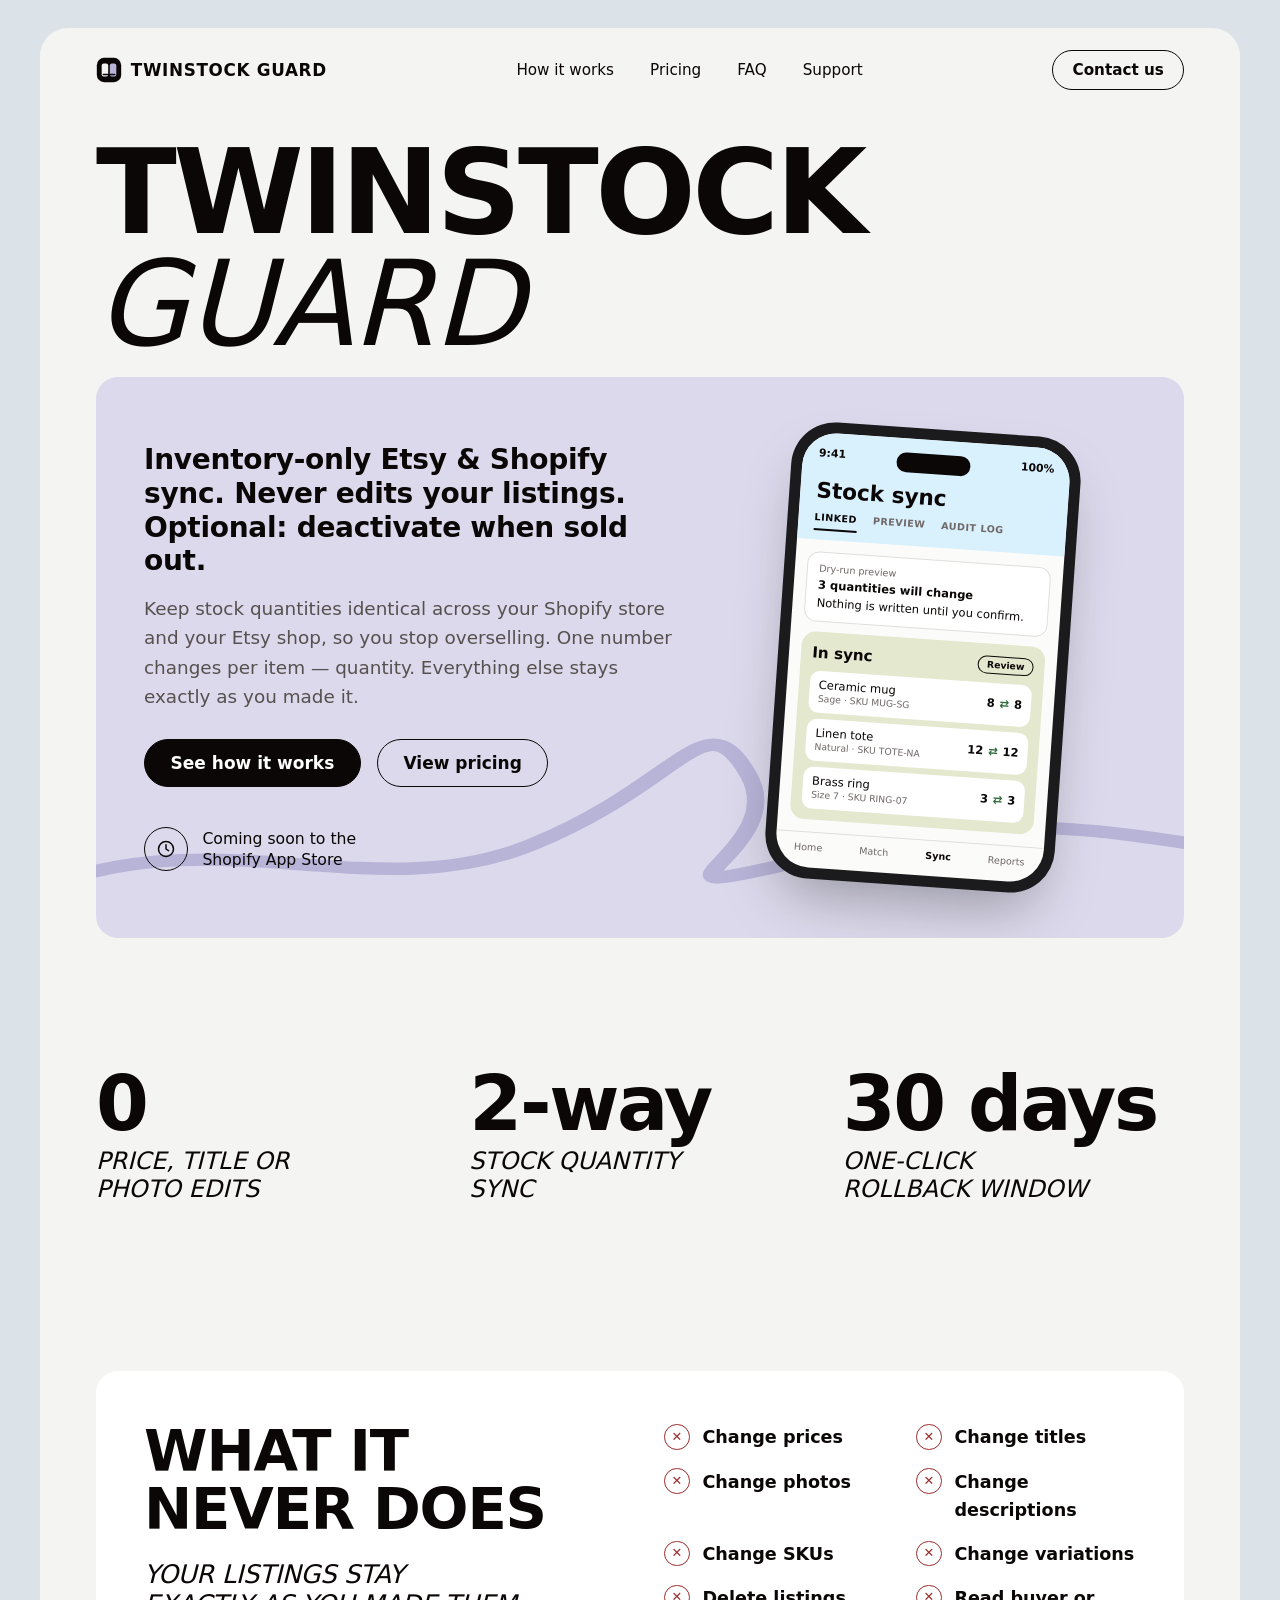
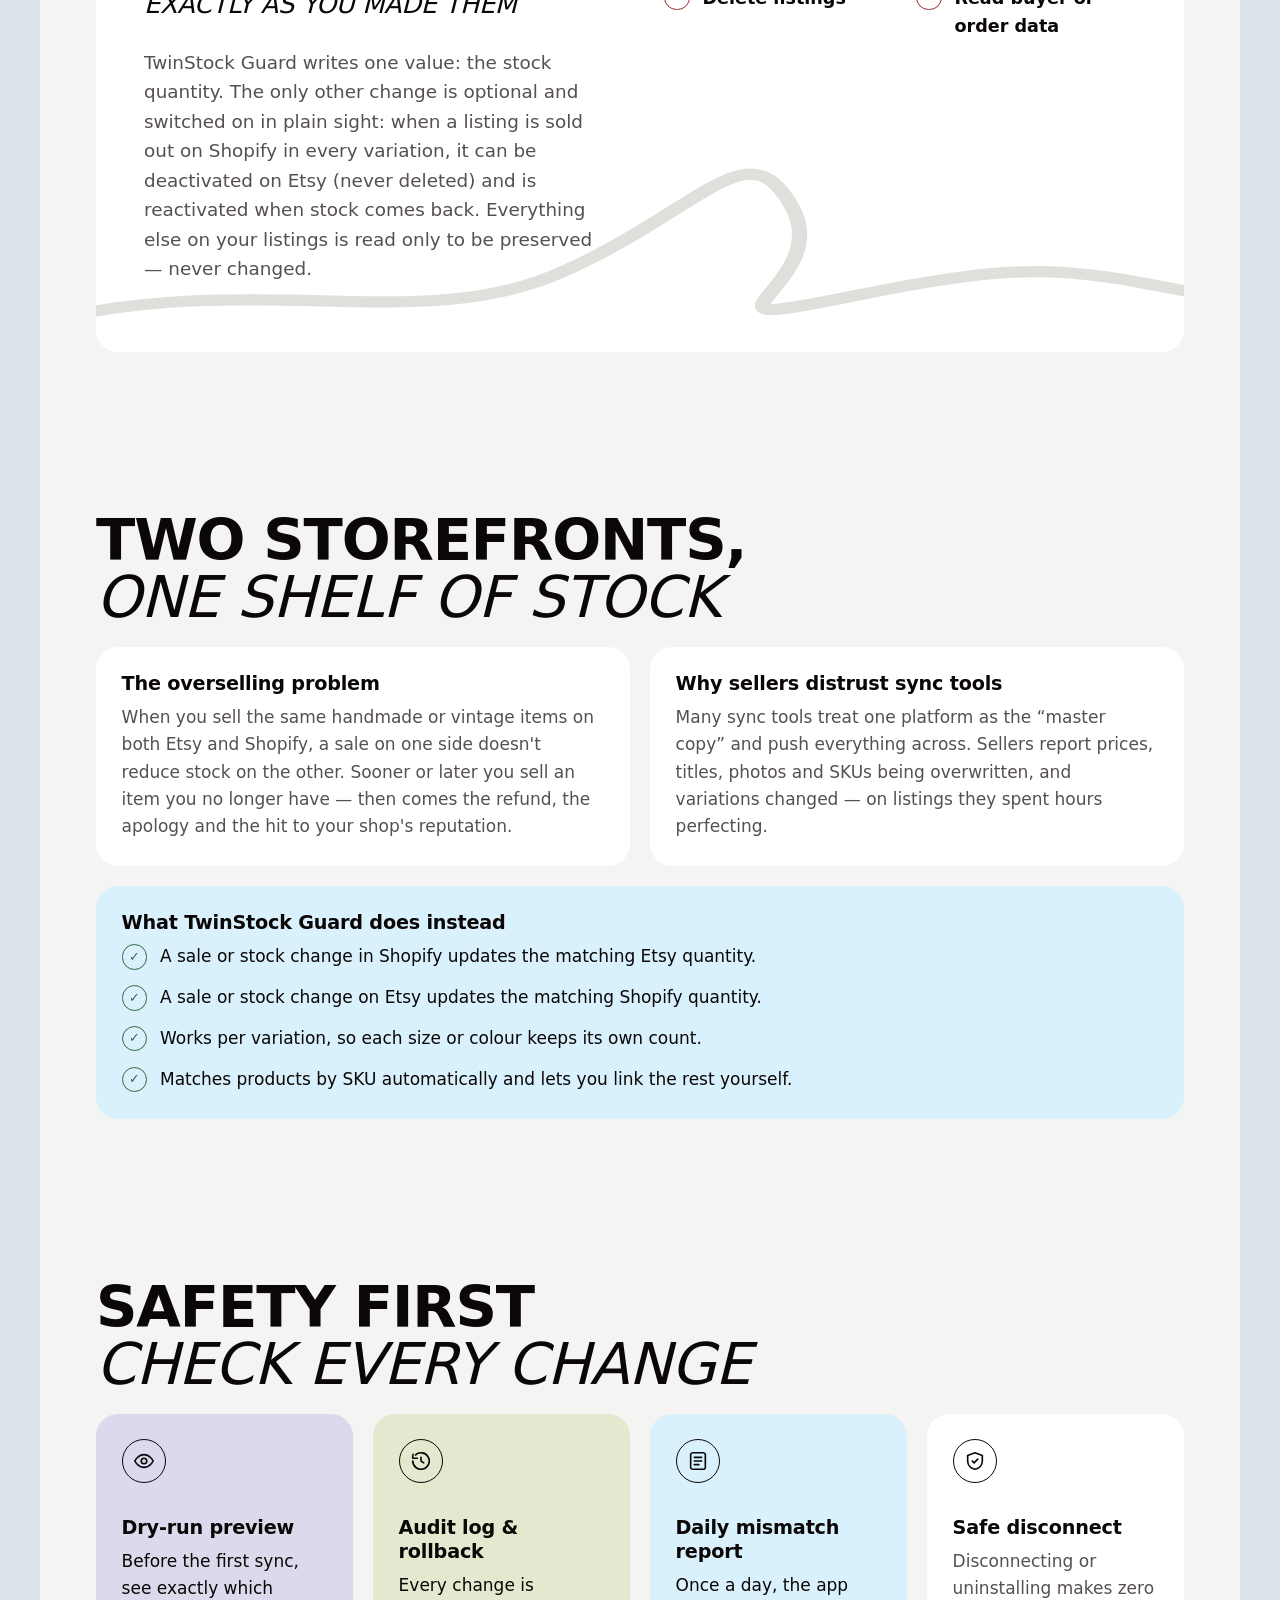
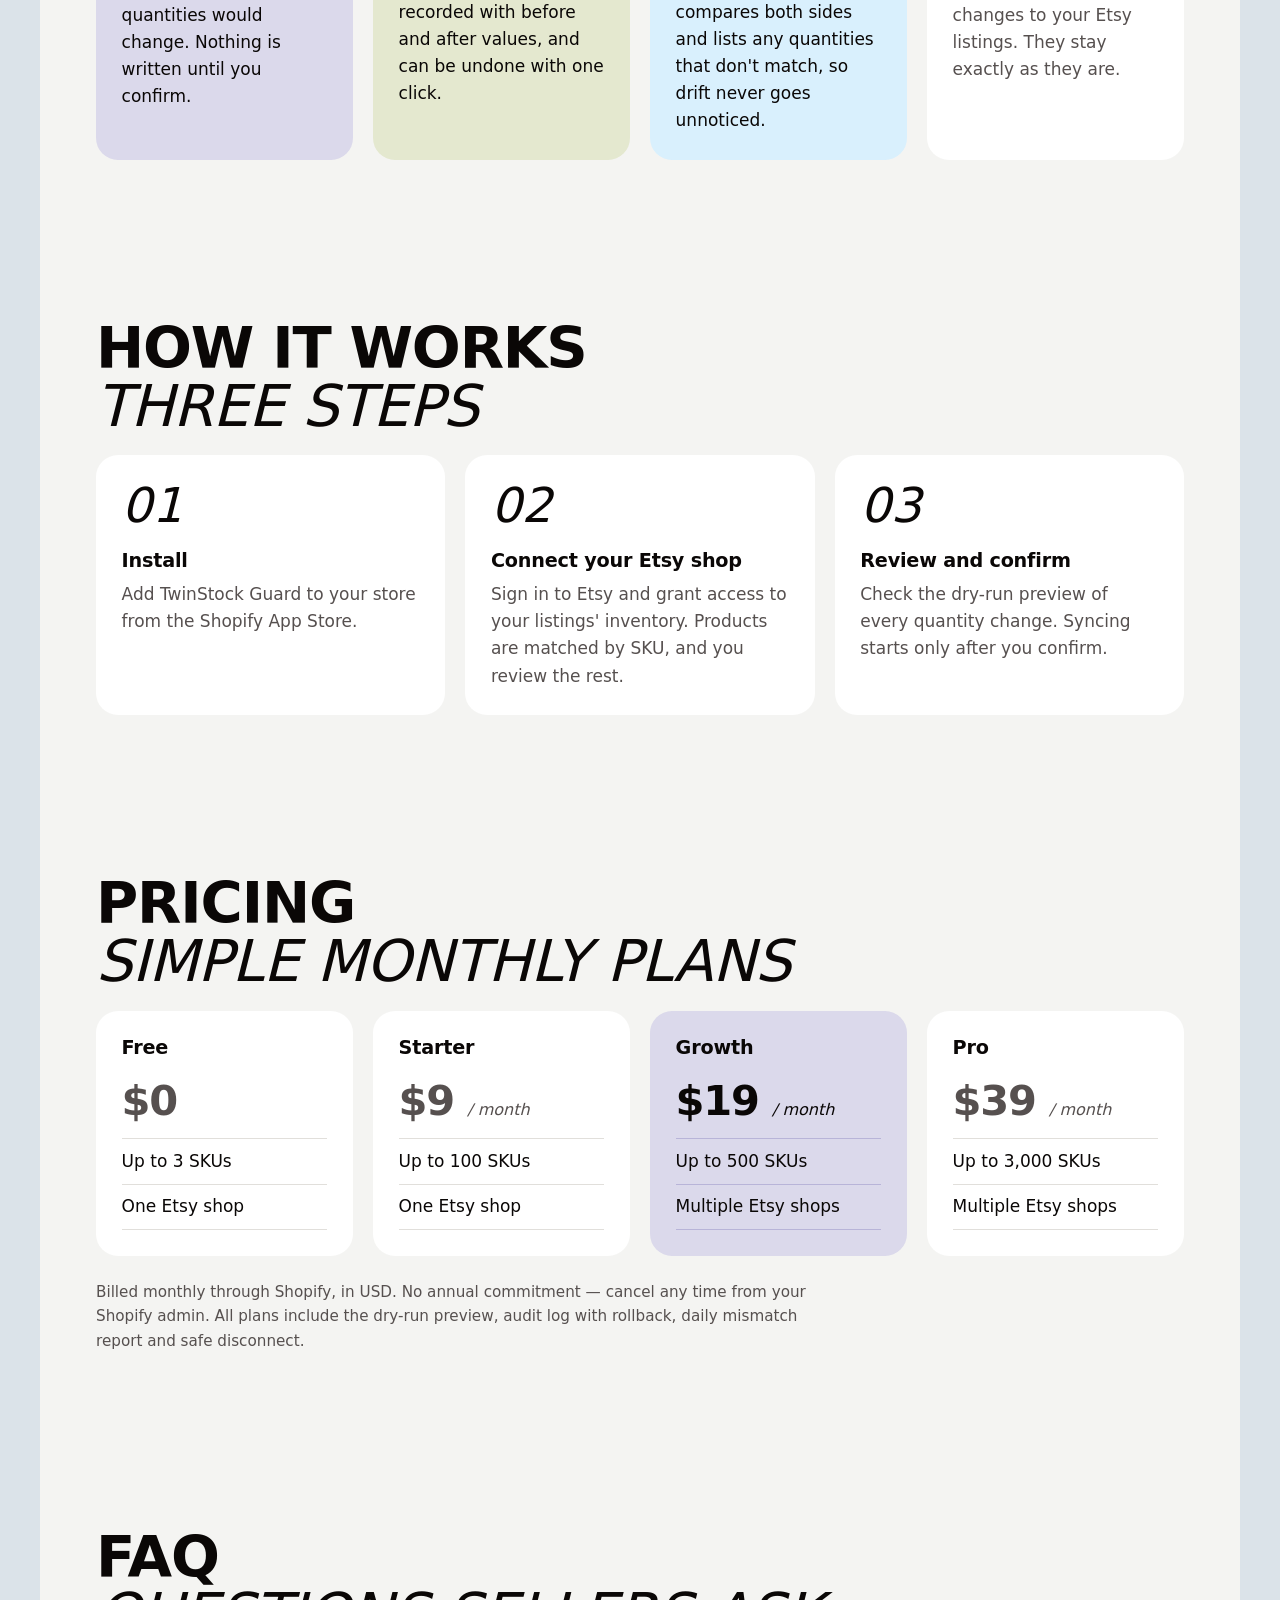
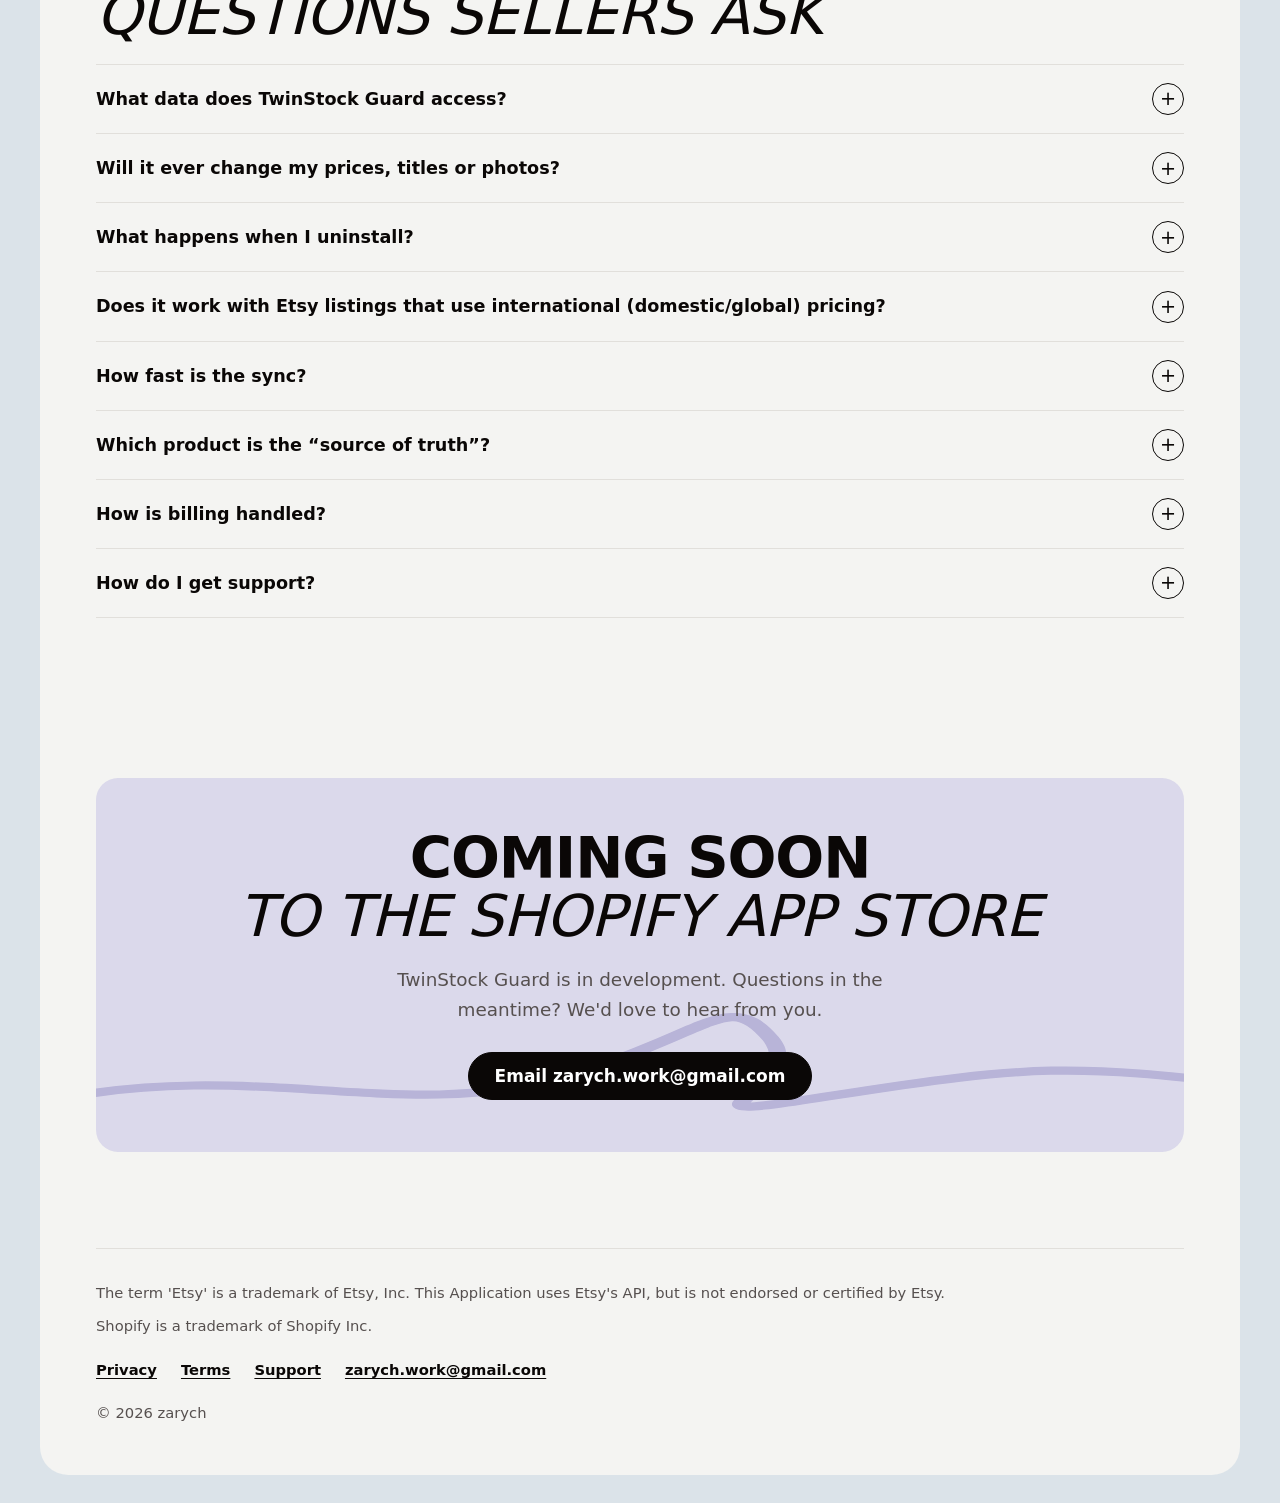
==== commit db070011: "Update plans (Free 3 / Starter 100 / Growth 500 / Pro 3,000 SKUs) and the optional sold-out deactiva" ====
--- a/index.html
+++ b/index.html
@@ -13,7 +13,7 @@
   <link rel="apple-touch-icon" href="assets/apple-touch-icon.png">
   <meta property="og:type" content="website">
   <meta property="og:site_name" content="TwinStock Guard">
-  <meta property="og:title" content="TwinStock Guard — Inventory-only stock sync. Never edits your listings.">
+  <meta property="og:title" content="TwinStock Guard — Inventory-only stock sync. Never edits your listings. Optional: deactivate when sold out.">
   <meta property="og:description" content="Keeps stock quantities in sync between Shopify and Etsy in both directions. Never changes prices, titles, photos, descriptions, SKUs or variations.">
   <meta property="og:url" content="https://zarych.github.io/twinstock-guard-site/">
   <meta property="og:image" content="https://zarych.github.io/twinstock-guard-site/assets/og-image.png">
@@ -53,7 +53,7 @@
             <svg class="squiggle" viewBox="0 0 1000 400" preserveAspectRatio="none" aria-hidden="true" focusable="false"><path d="M-40 330 C 120 250, 260 360, 400 280 S 560 90, 600 190 S 470 360, 650 300 S 880 250, 1060 290" fill="none" stroke="currentColor" stroke-width="16" stroke-linecap="round"/></svg>
             <div class="hero-grid">
               <div>
-                <p class="tagline">Inventory-only Etsy &amp; Shopify sync. Never edits your listings.</p>
+                <p class="tagline">Inventory-only Etsy &amp; Shopify sync. Never edits your listings. Optional: deactivate when sold out.</p>
                 <p class="lead">Keep stock quantities identical across your Shopify store and your Etsy shop, so you stop overselling. One number changes per item — quantity. Everything else stays exactly as you made it.</p>
                 <div class="hero-actions">
                   <a class="button" href="#how-it-works">See how it works</a>
@@ -111,7 +111,7 @@
               <div>
                 <h2 id="never-title" class="h-big">What it never does</h2>
                 <p class="italic-sub">Your listings stay<br>exactly as you made them</p>
-                <p class="lead">TwinStock Guard writes one value: the stock quantity. Everything else on your listings is read only to be preserved — never changed.</p>
+                <p class="lead">TwinStock Guard writes one value: the stock quantity. The only other change is optional and switched on in plain sight: when a listing is sold out on Shopify in every variation, it can be deactivated on Etsy (never deleted) and is reactivated when stock comes back. Everything else on your listings is read only to be preserved — never changed.</p>
               </div>
               <ul class="never-list">
                 <li>Change prices</li>
@@ -209,7 +209,7 @@
               <h3>Free</h3>
               <p class="price">$0</p>
               <ul>
-                <li>Up to 25 SKUs</li>
+                <li>Up to 3 SKUs</li>
                 <li>One Etsy shop</li>
               </ul>
             </div>
@@ -217,7 +217,7 @@
               <h3>Starter</h3>
               <p class="price">$9 <small>/ month</small></p>
               <ul>
-                <li>Up to 500 SKUs</li>
+                <li>Up to 100 SKUs</li>
                 <li>One Etsy shop</li>
               </ul>
             </div>
@@ -225,15 +225,15 @@
               <h3>Growth</h3>
               <p class="price">$19 <small>/ month</small></p>
               <ul>
-                <li>Up to 5,000 SKUs</li>
+                <li>Up to 500 SKUs</li>
                 <li>Multiple Etsy shops</li>
               </ul>
             </div>
             <div class="card plan">
-              <h3>Unlimited</h3>
+              <h3>Pro</h3>
               <p class="price">$39 <small>/ month</small></p>
               <ul>
-                <li>Unlimited SKUs</li>
+                <li>Up to 3,000 SKUs</li>
                 <li>Multiple Etsy shops</li>
               </ul>
             </div>
